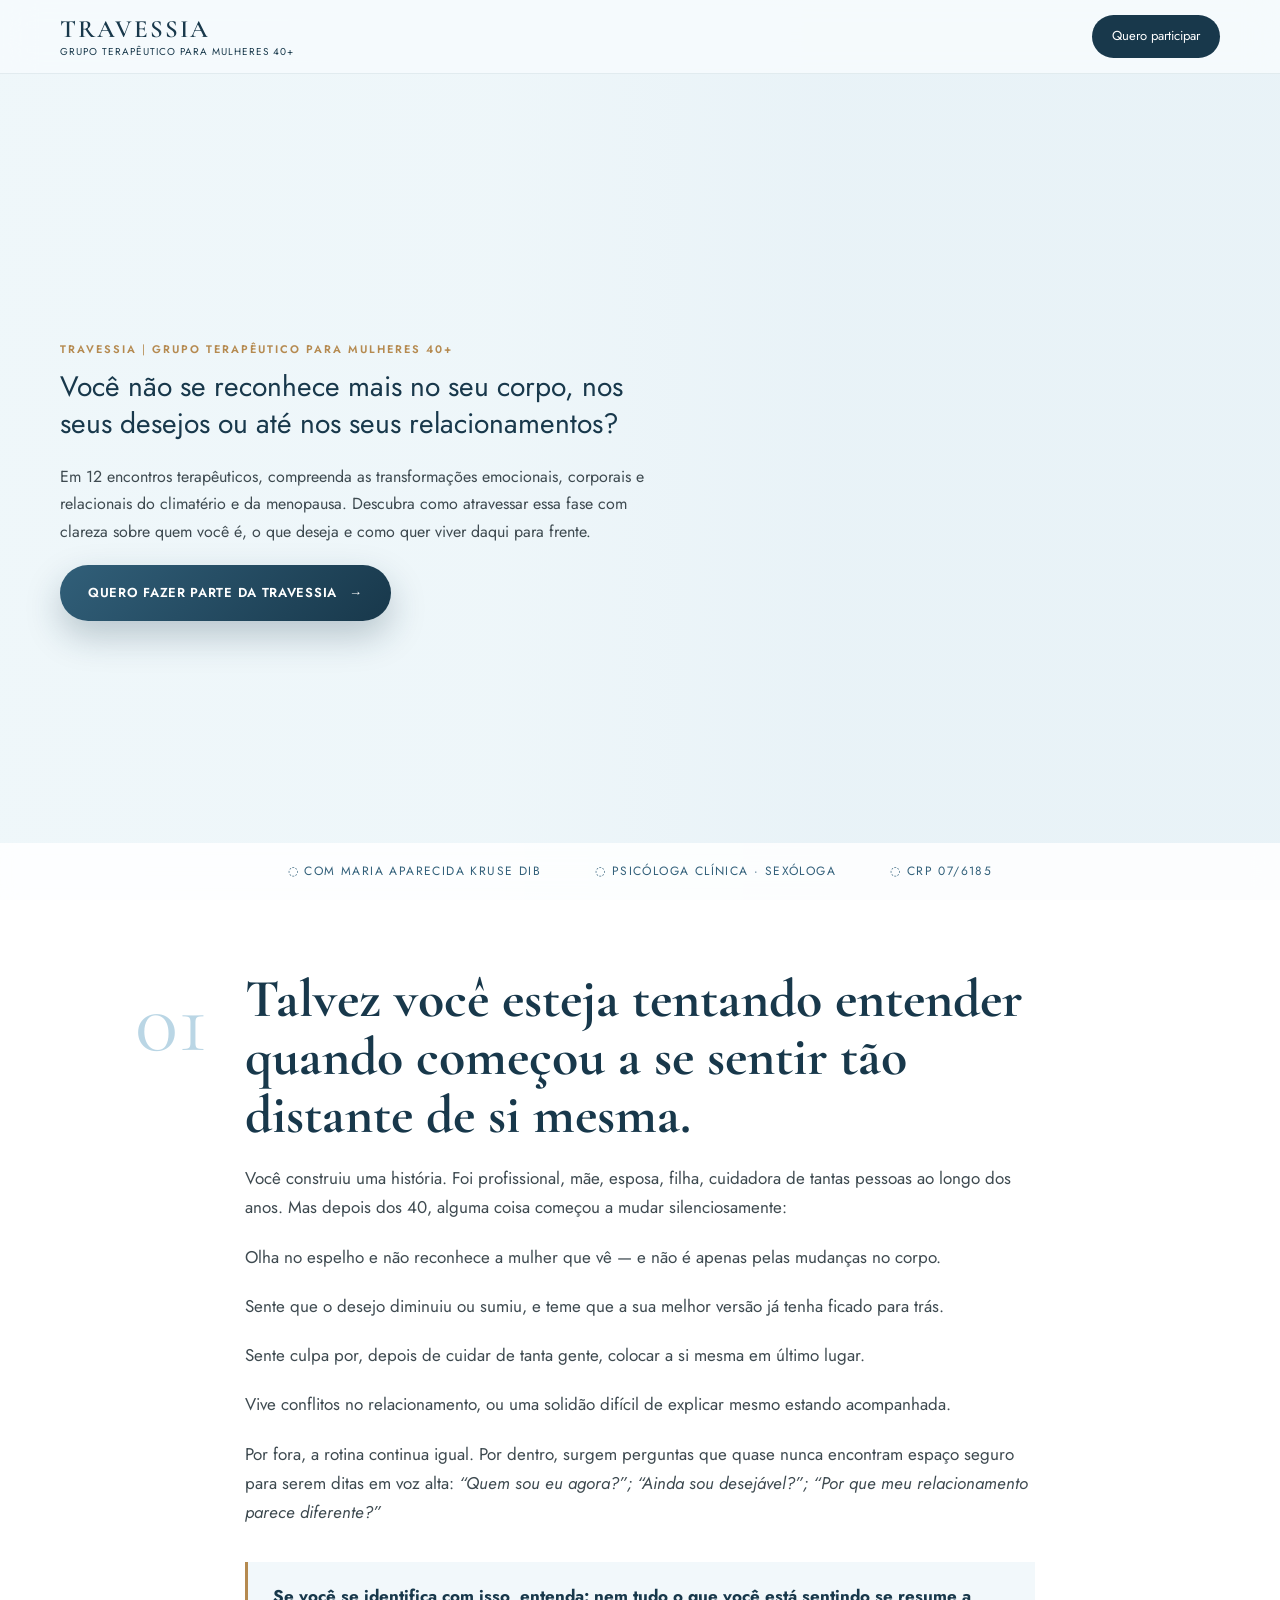
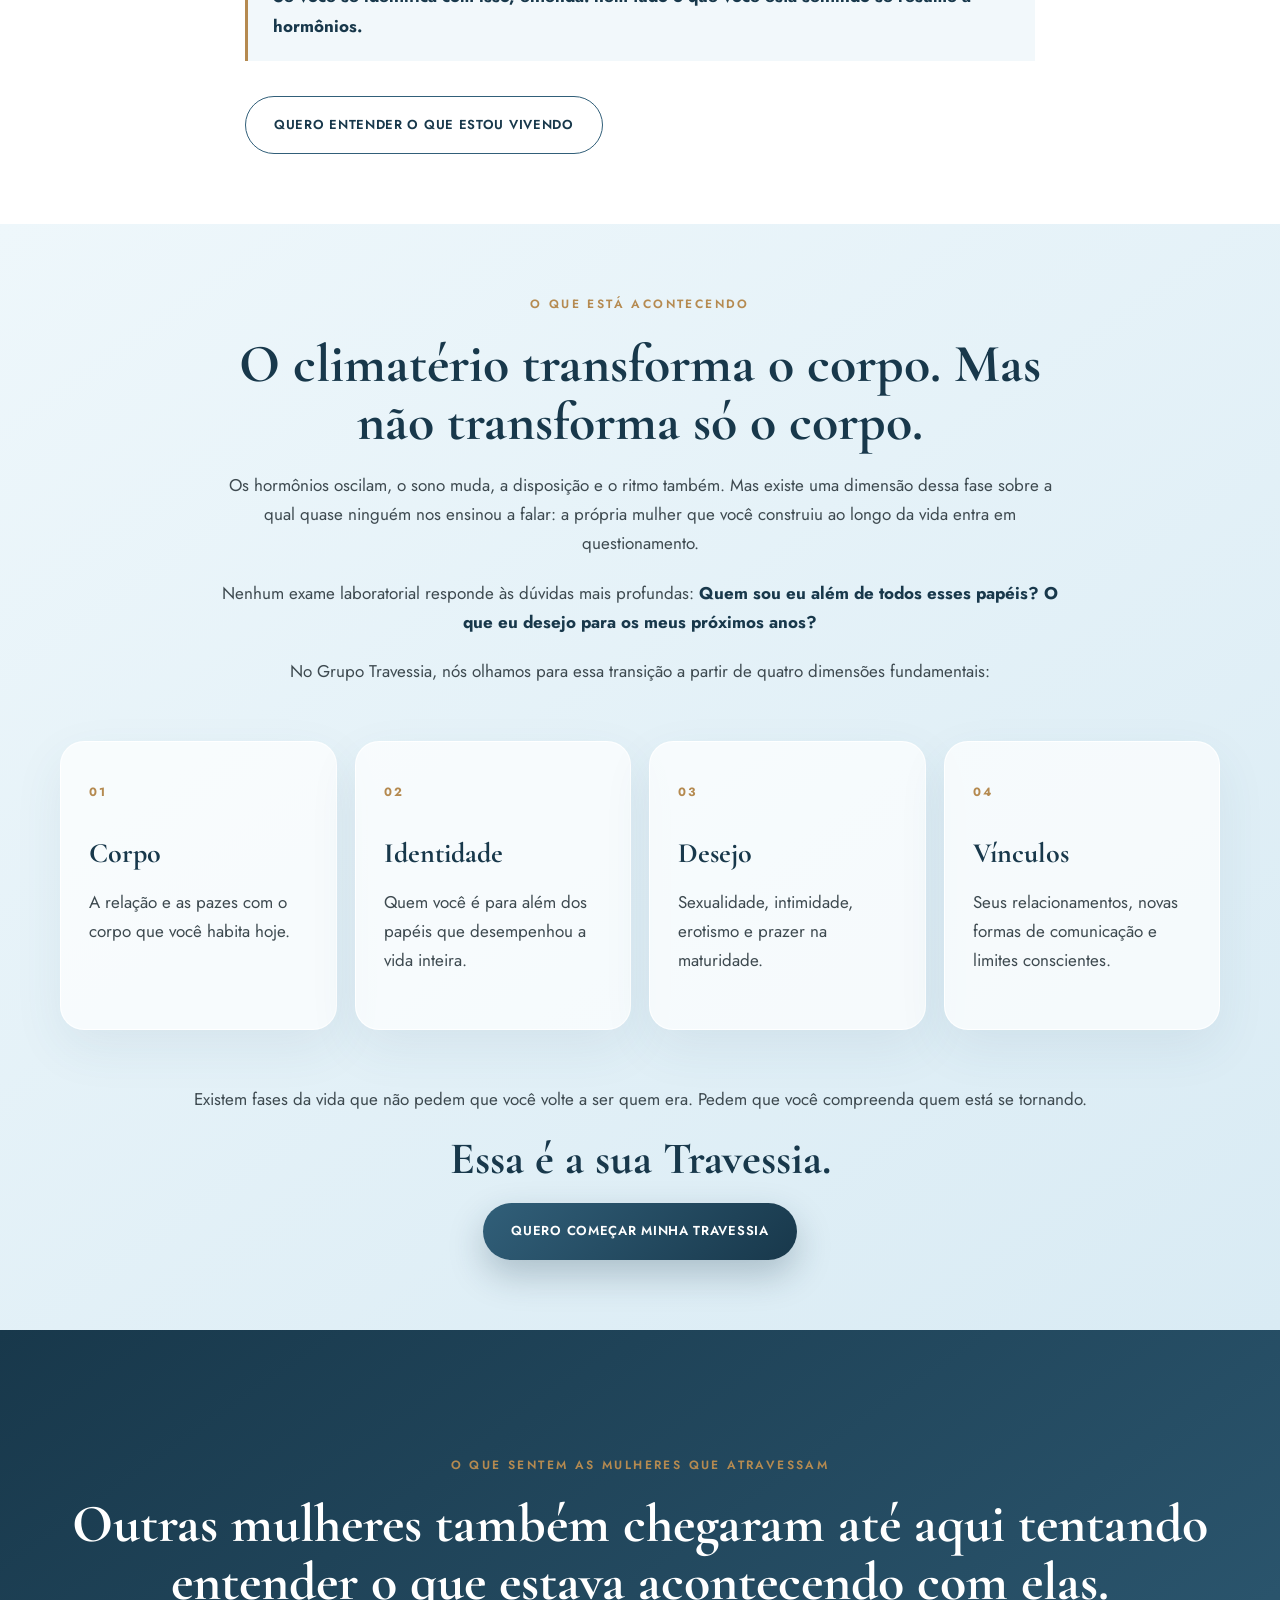
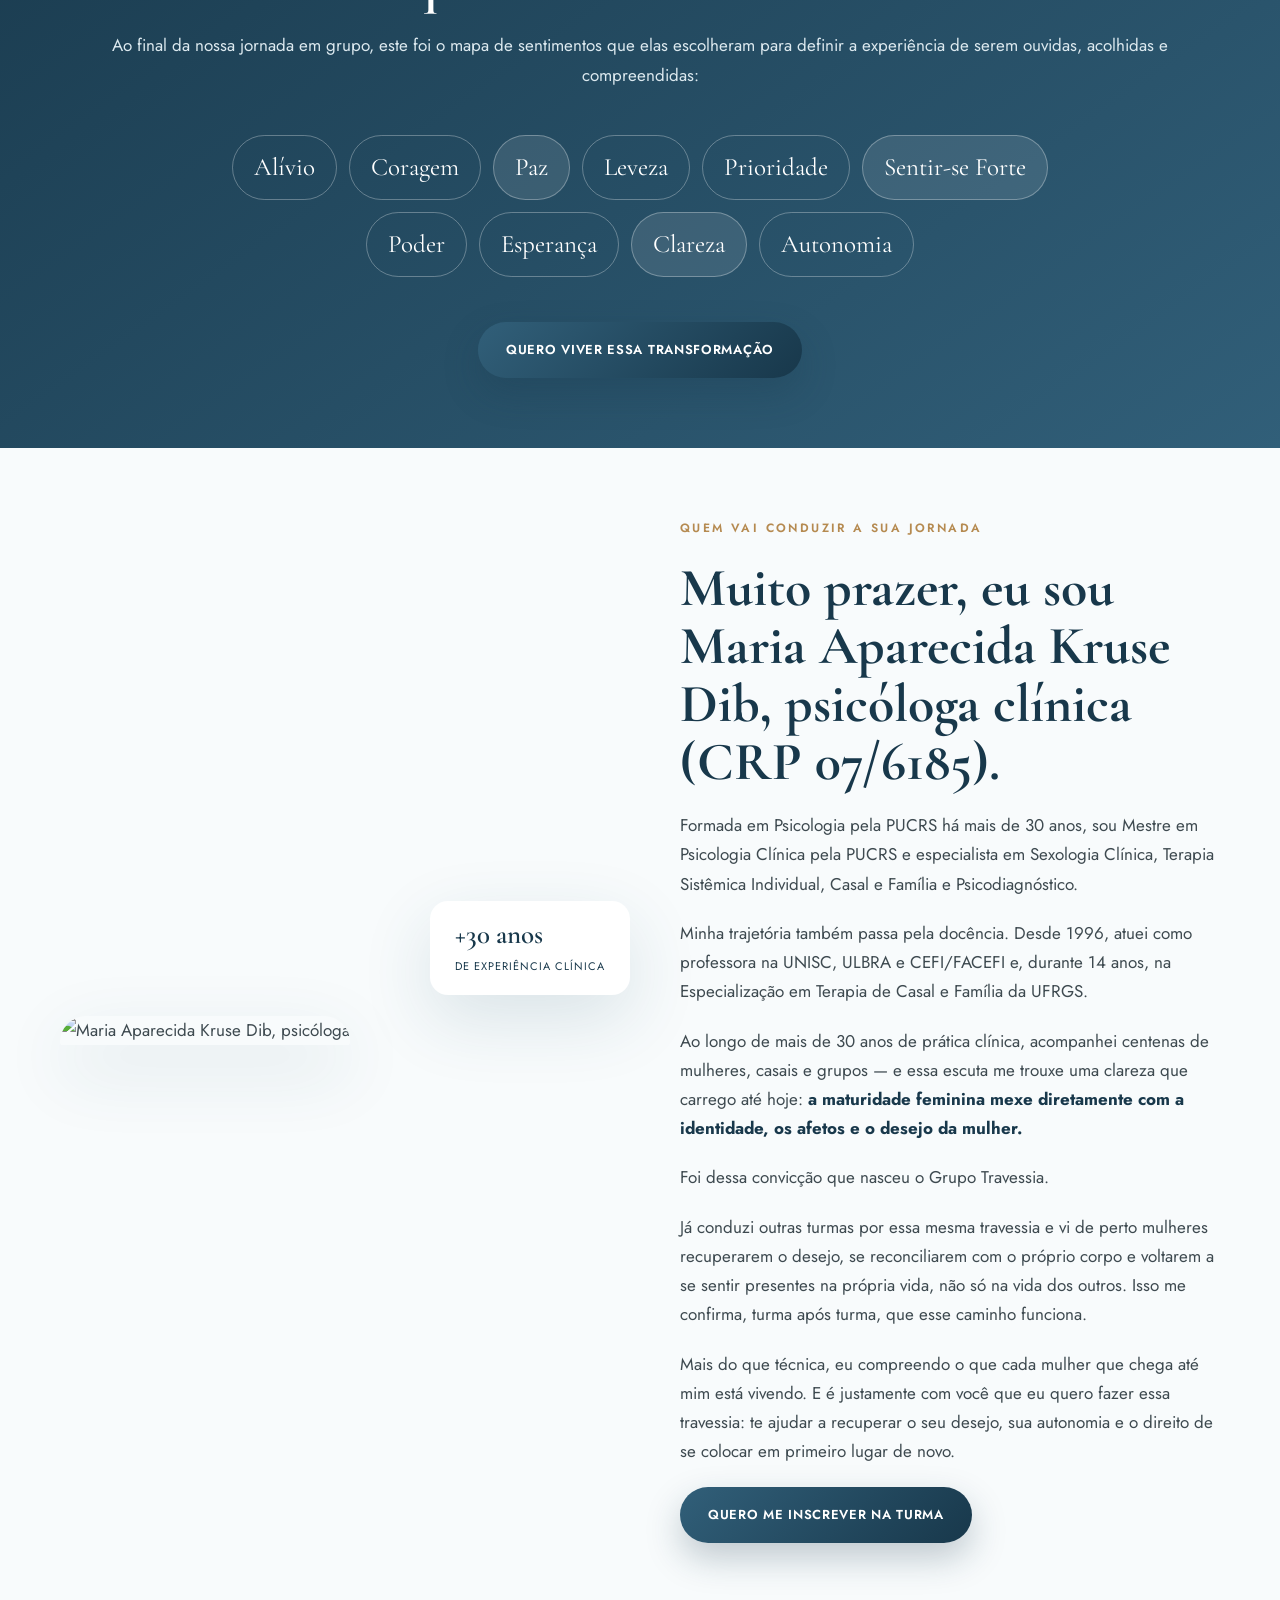
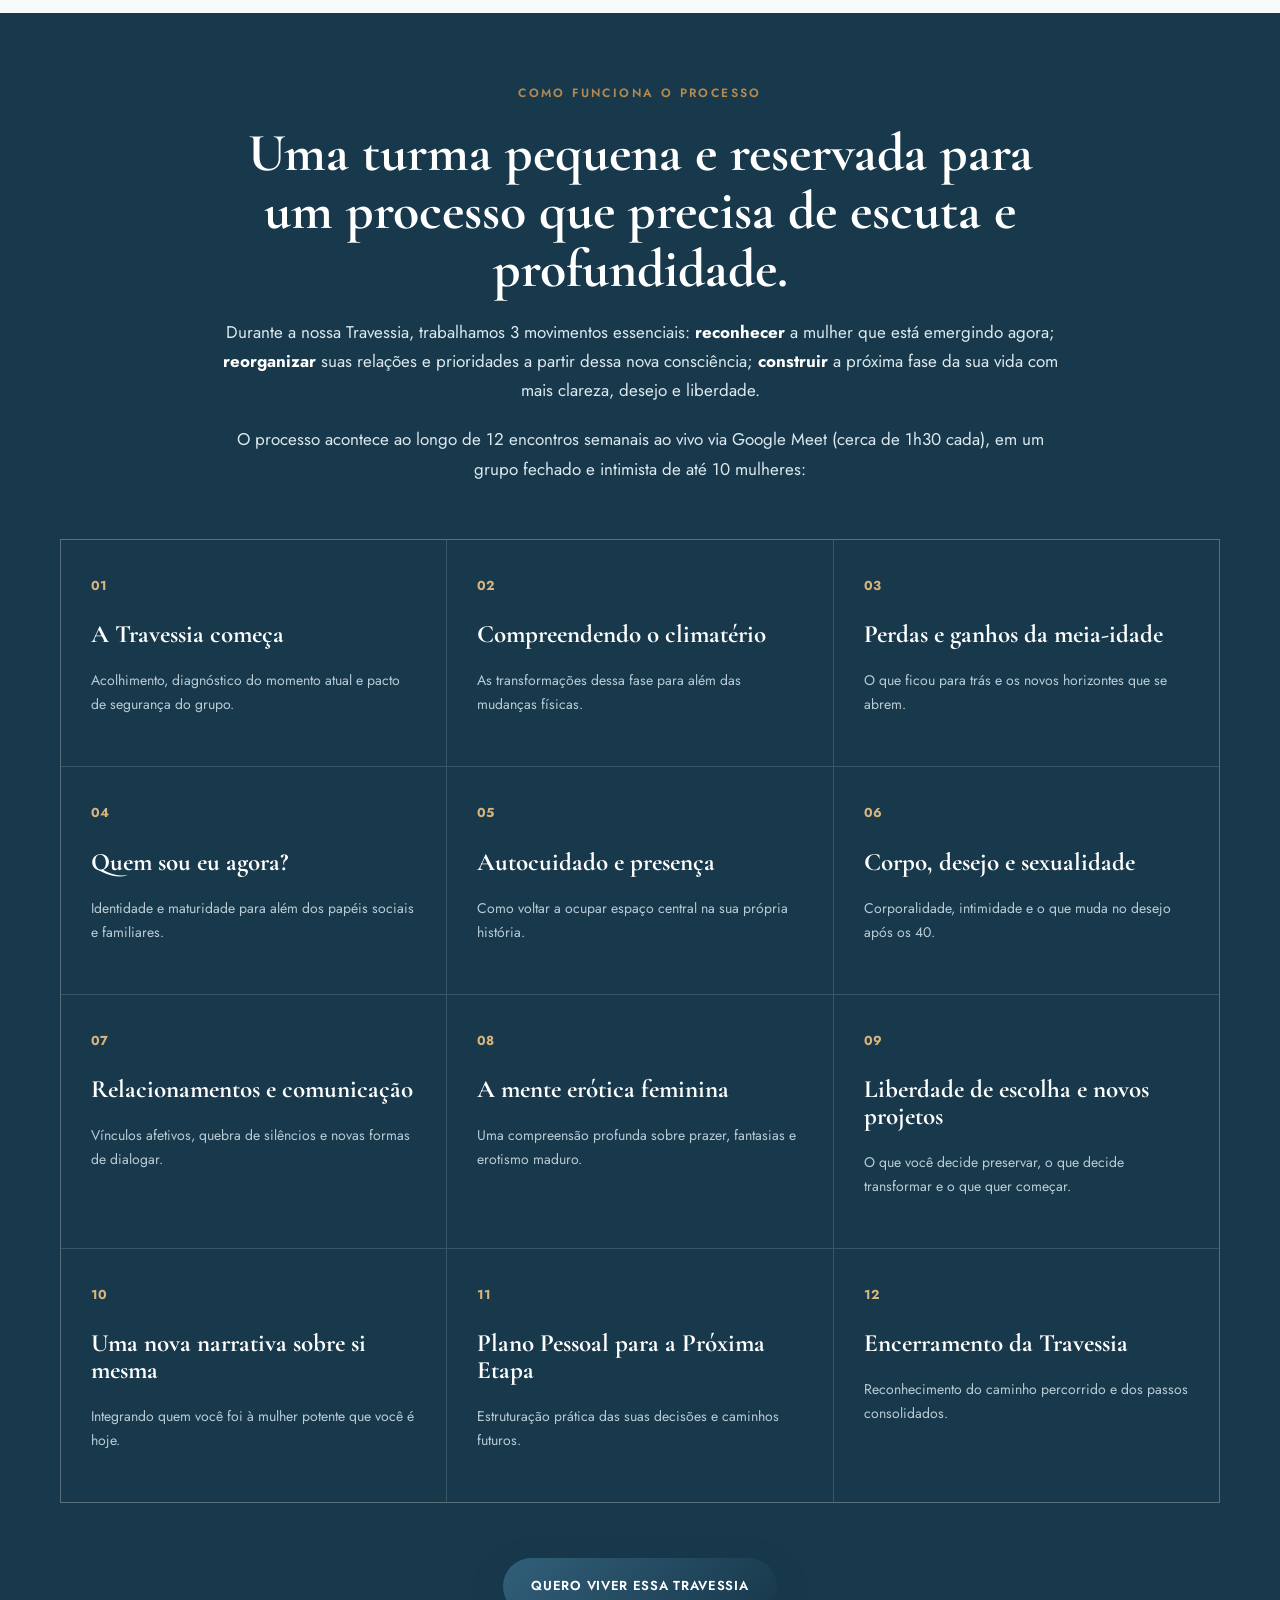
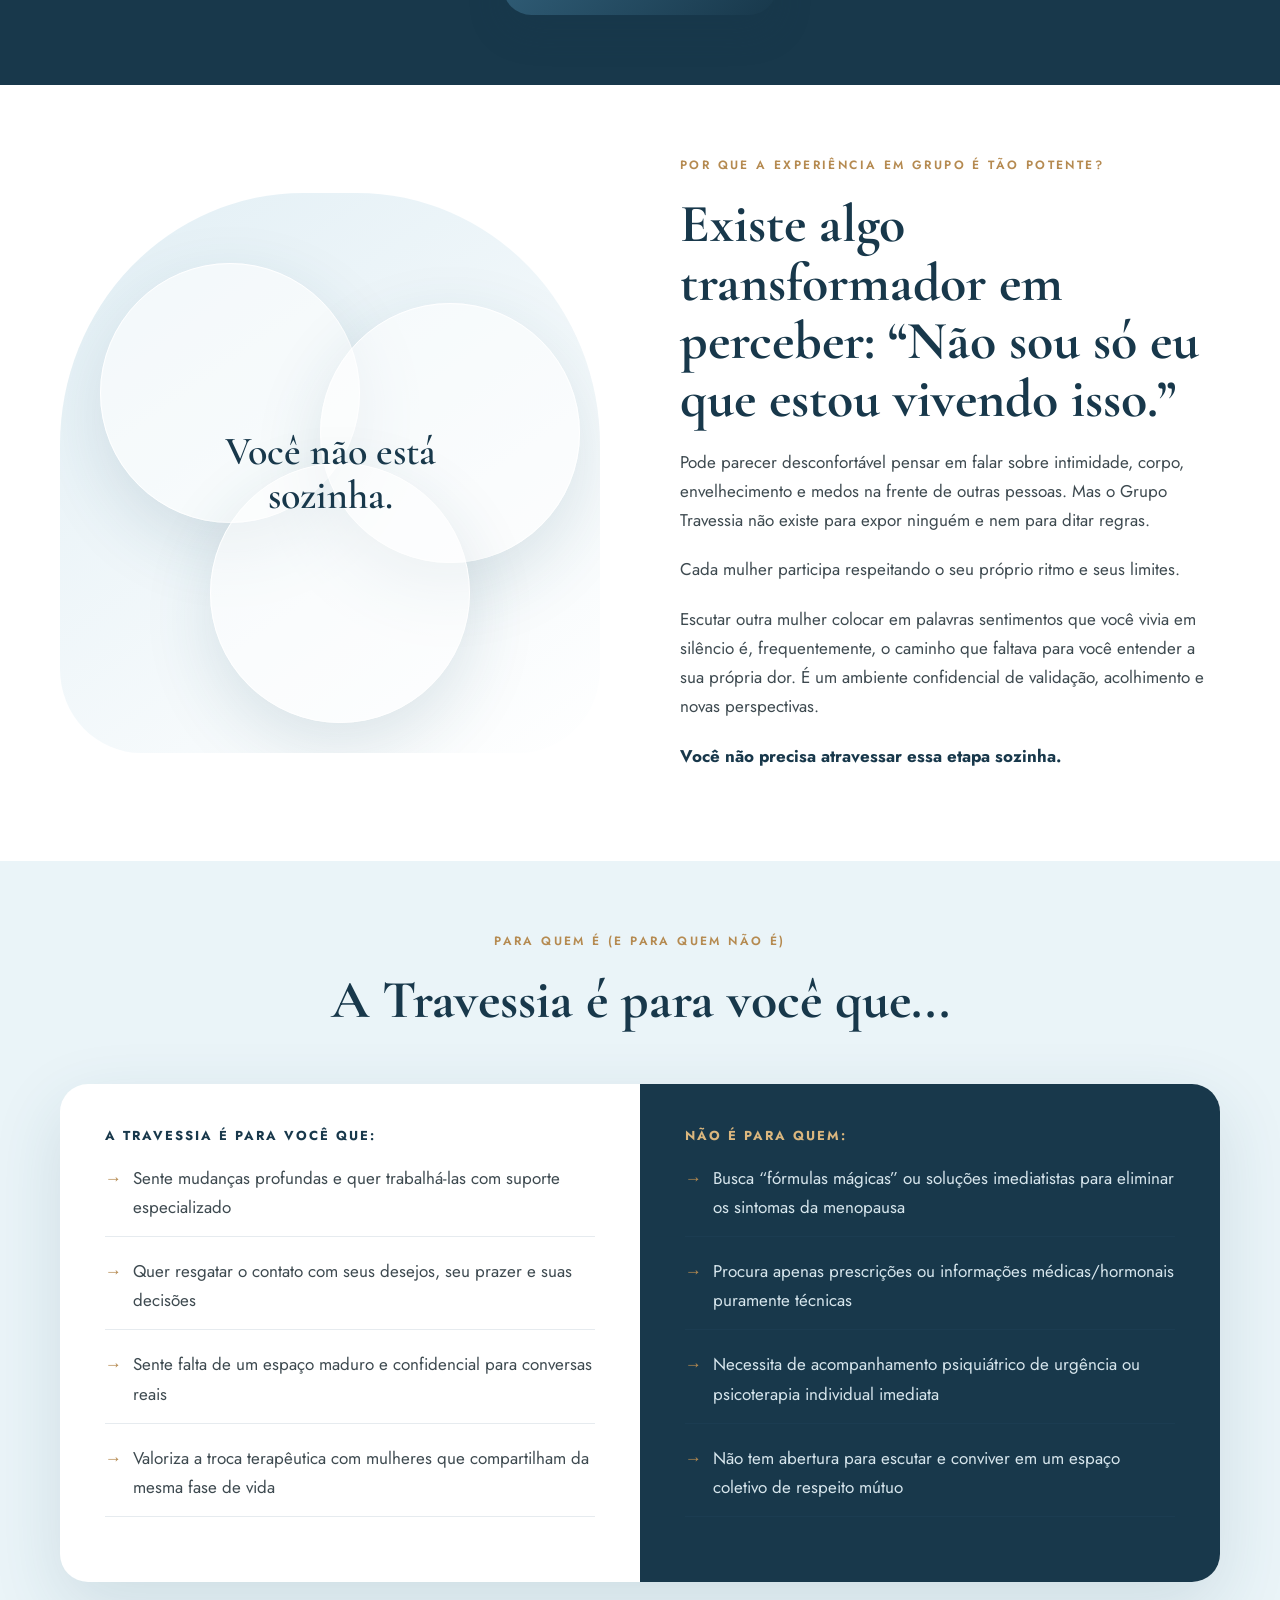
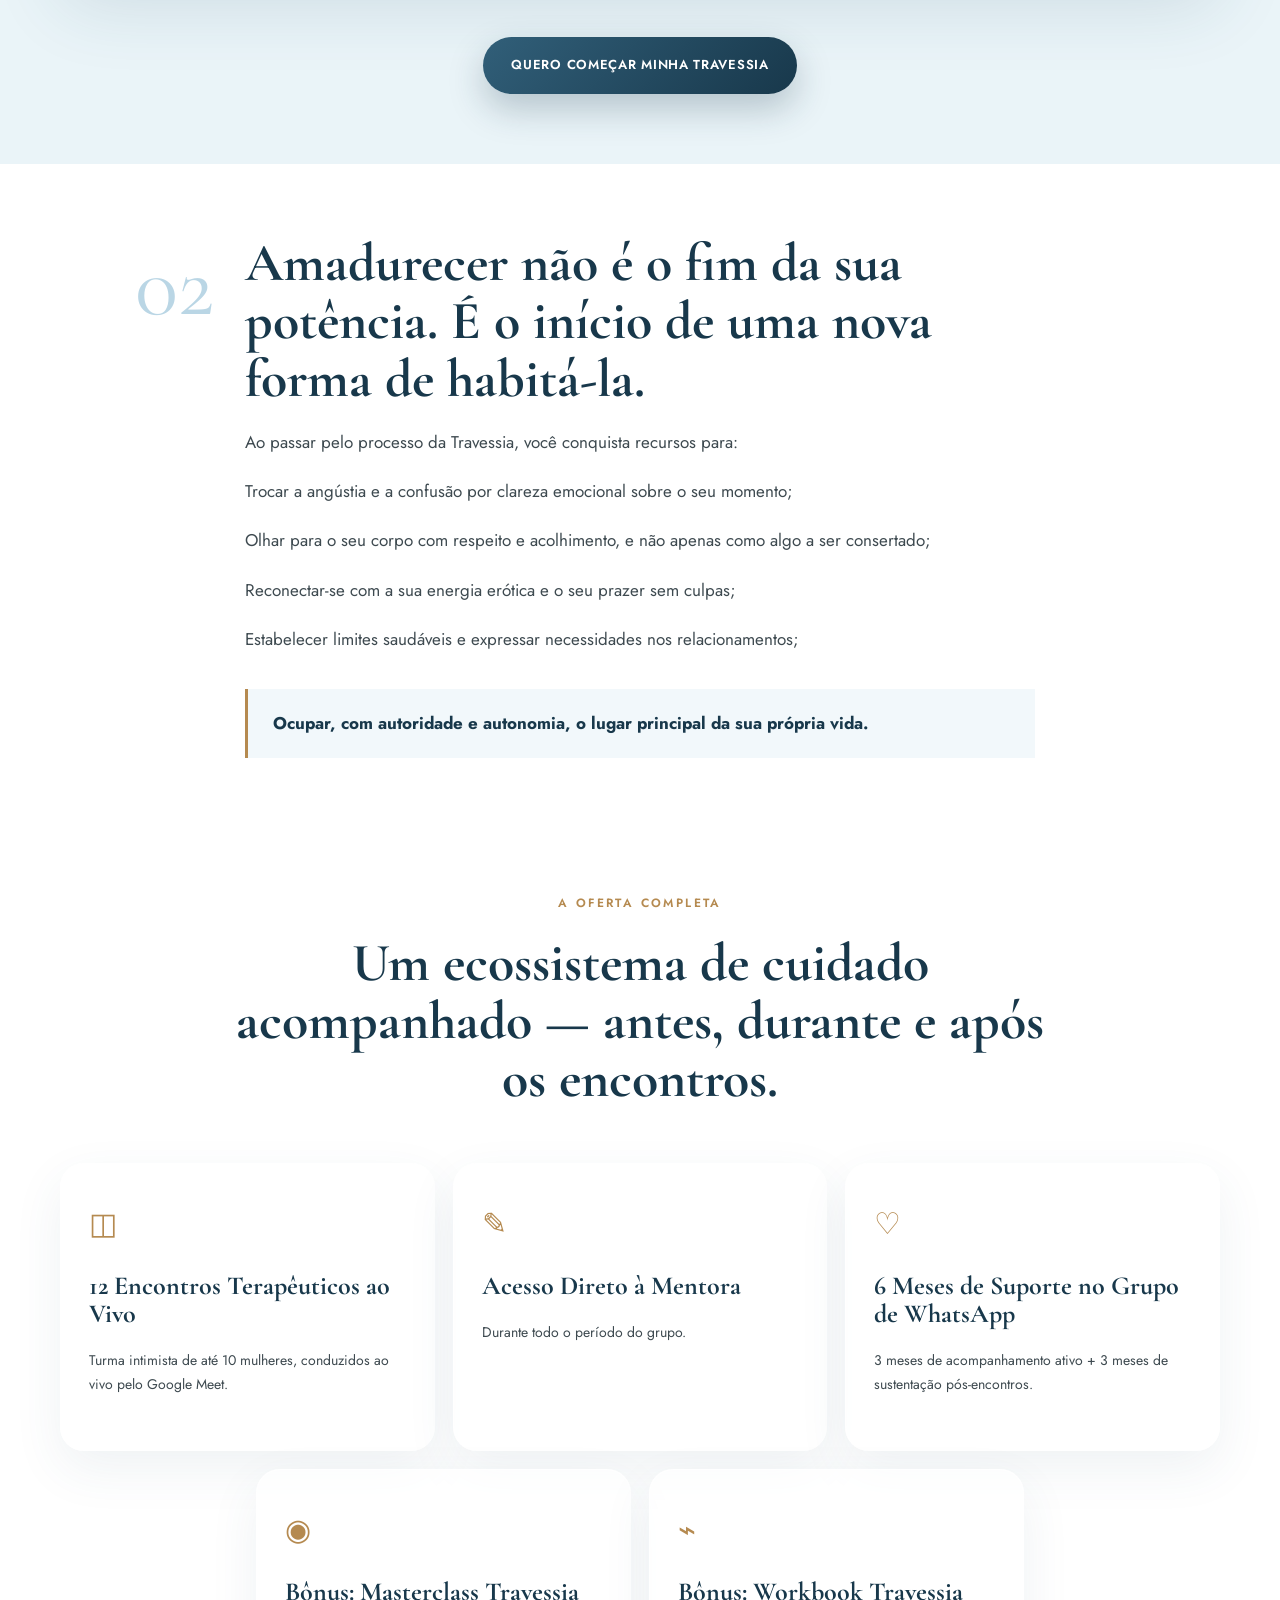
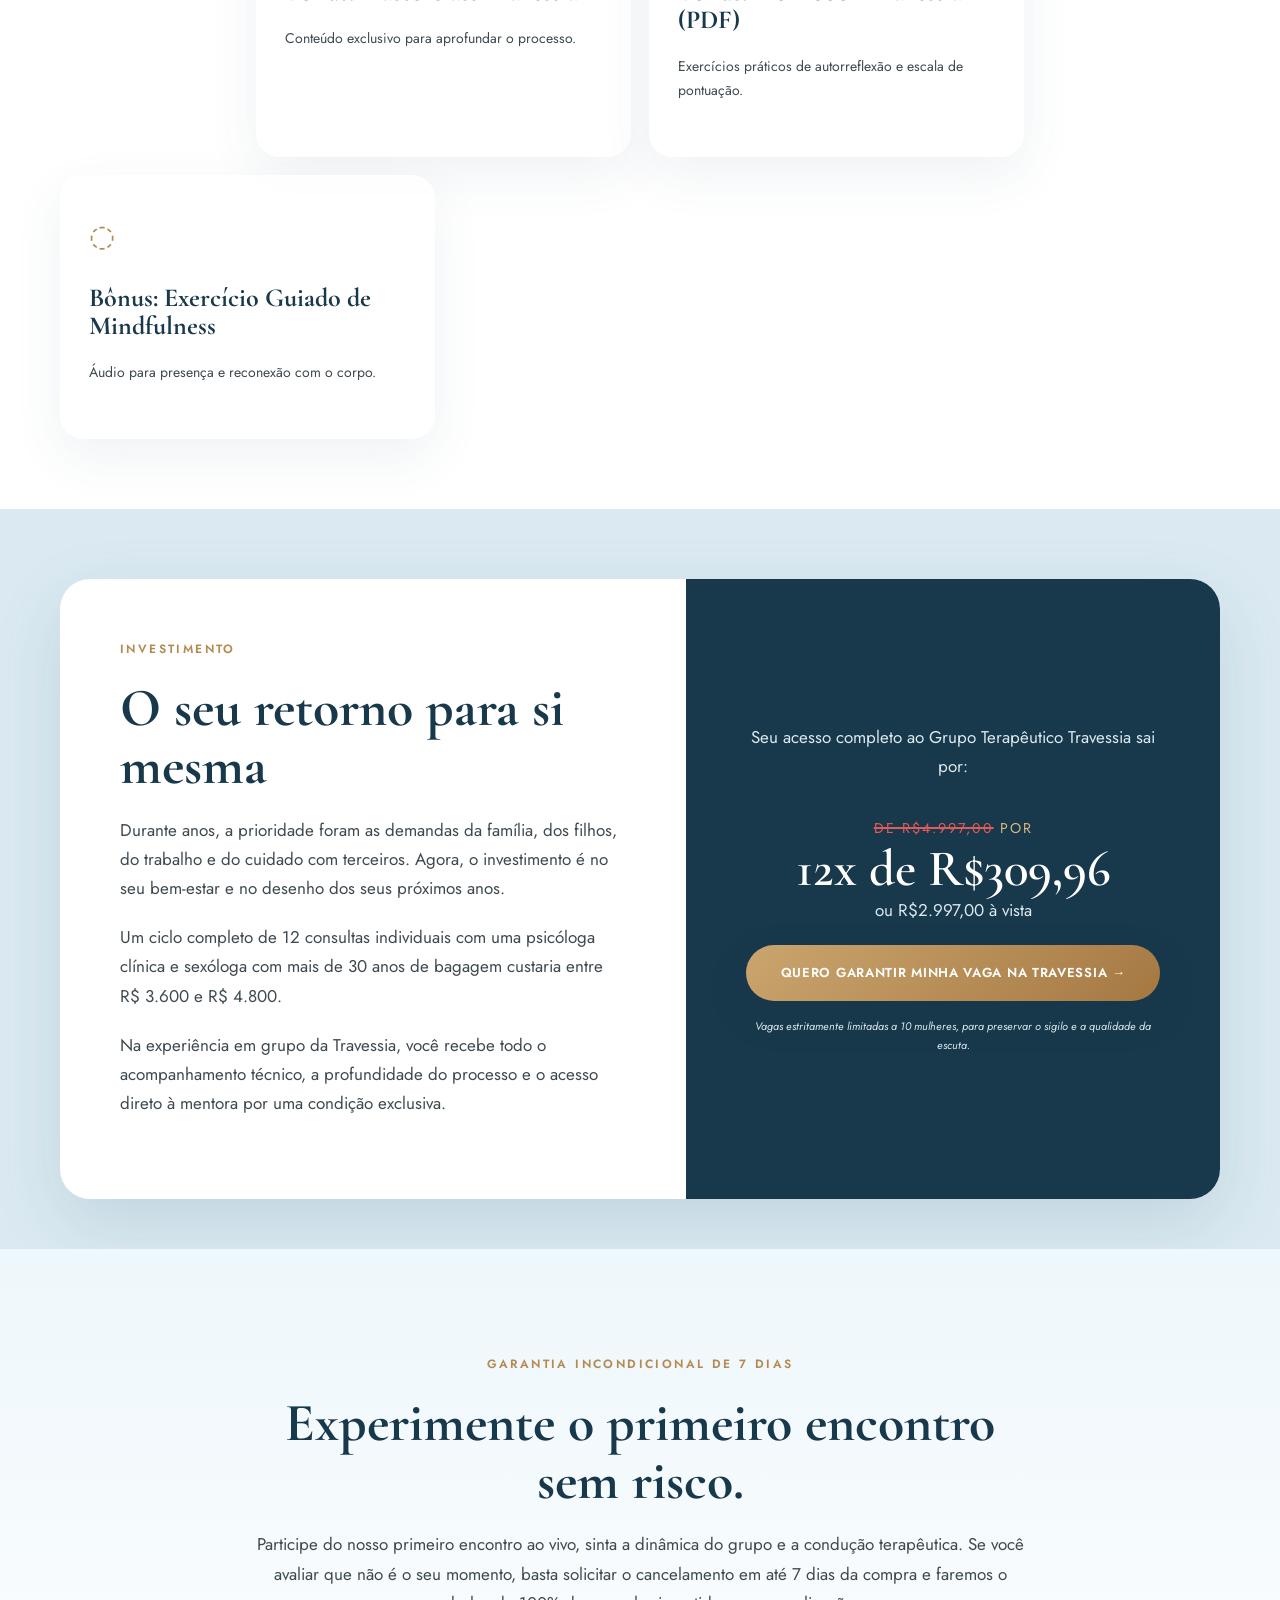
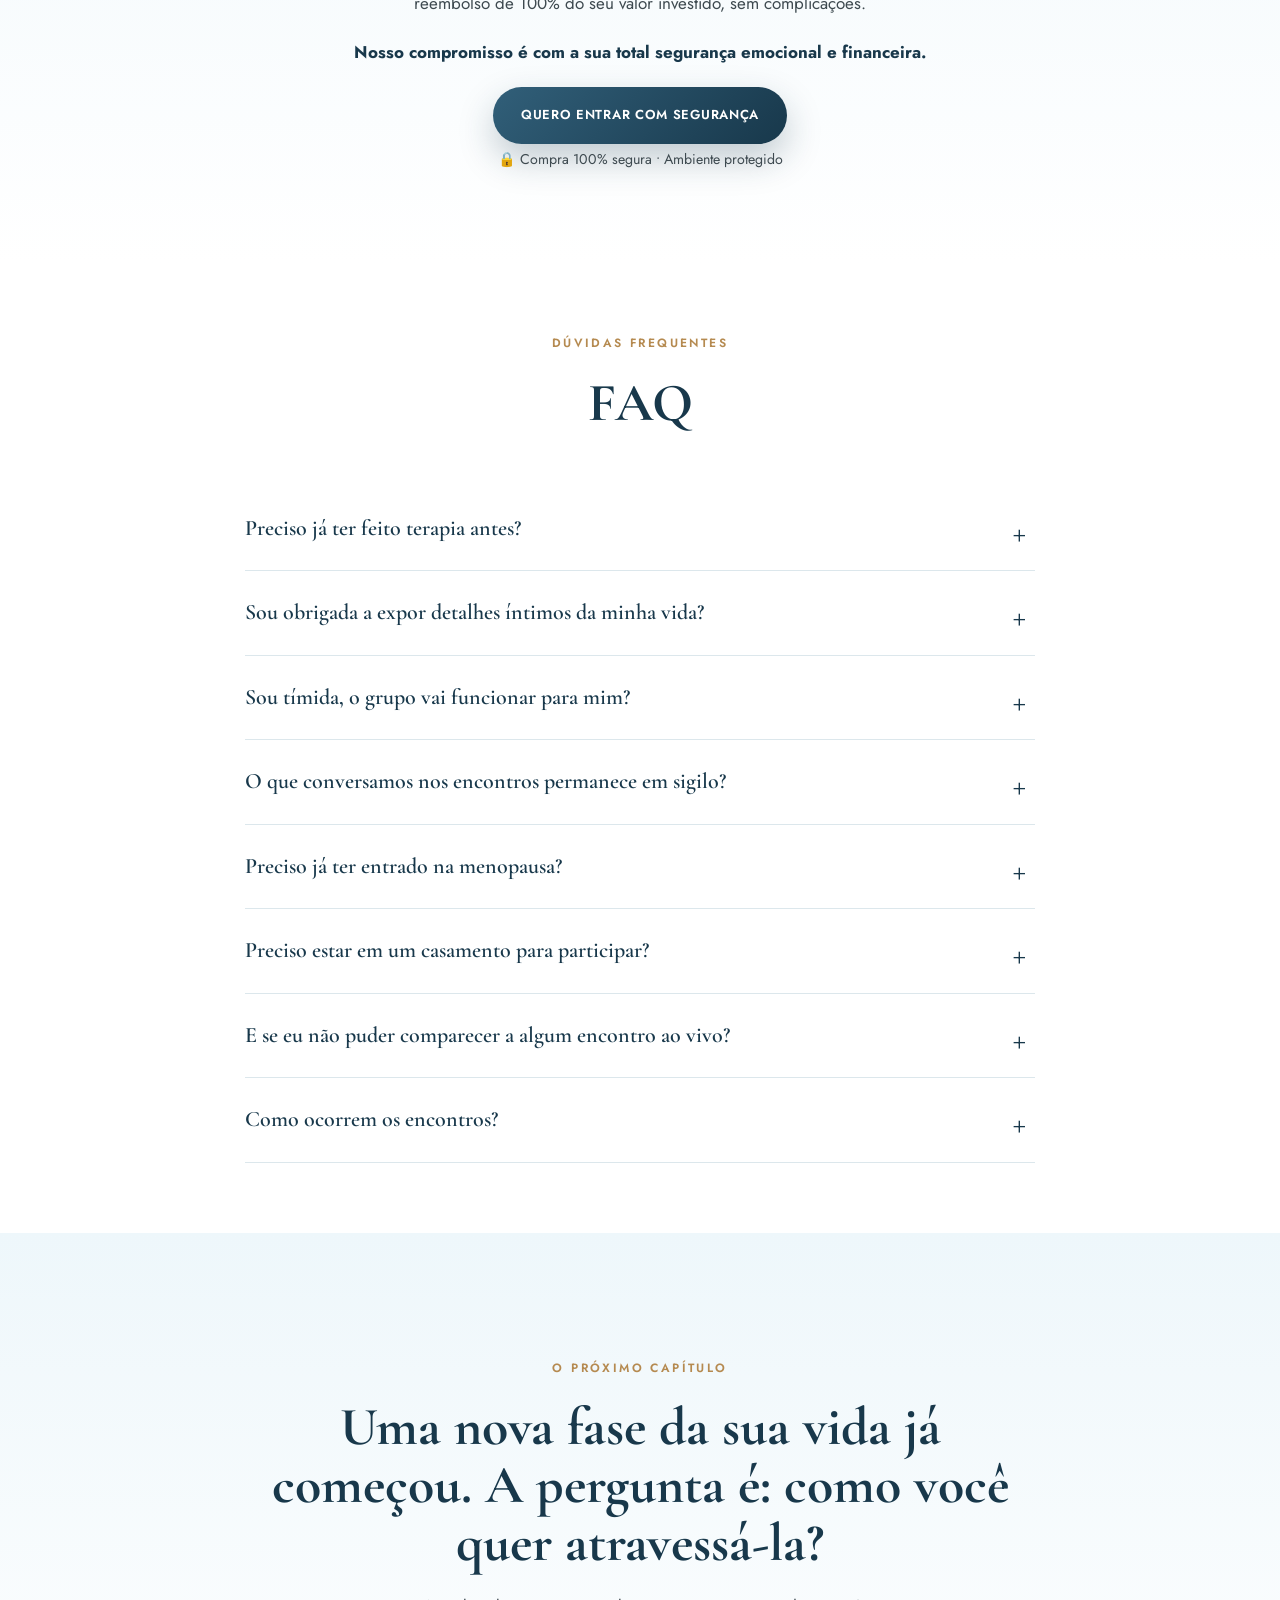
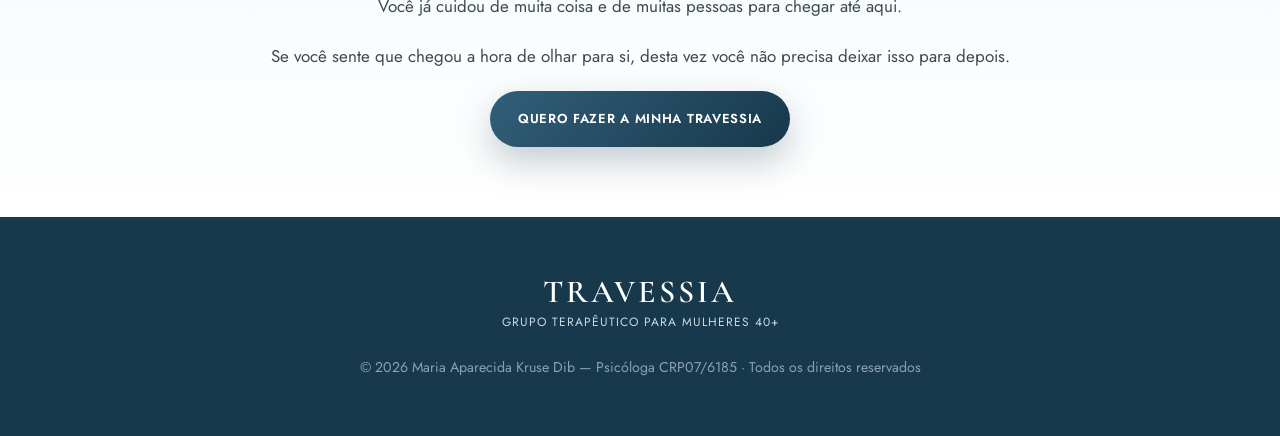
==== index.html @ 89edfe8f "Add files via upload" ====
<!doctype html><html lang="pt-BR"><head>
<meta charset="utf-8"><meta name="viewport" content="width=device-width,initial-scale=1">
<title>Travessia | Grupo Terapêutico para Mulheres 40+</title>
<meta name="description" content="Grupo terapêutico online para mulheres 40+. 12 encontros com Maria Aparecida Kruse Dib para compreender corpo, identidade, desejo e vínculos no climatério e na menopausa.">
<meta name="theme-color" content="#dcecf5"><meta property="og:title" content="Travessia | Grupo Terapêutico para Mulheres 40+"><meta property="og:description" content="Uma travessia acolhida para compreender as mudanças e escolher como viver daqui para frente."><meta property="og:image" content="img/hero-travessia.webp">
<link rel="preconnect" href="https://fonts.googleapis.com"><link rel="preconnect" href="https://fonts.gstatic.com" crossorigin><link href="https://fonts.googleapis.com/css2?family=Cormorant+Garamond:ital,wght@0,500;0,600;1,500&family=Jost:wght@300;400;500;600&display=swap" rel="stylesheet"><link rel="stylesheet" href="styles.css">
<style>.section{padding:70px 0}</style>
</head><body>
<a class="skip" href="#conteudo">Ir para o conteúdo</a>
<header class="nav"><a class="brand" href="#inicio"><span>TRAVESSIA</span><small>Grupo terapêutico para mulheres 40+</small></a><a class="nav-cta" href="#investimento">Quero participar</a></header>
<main id="conteudo">

<section class="hero" id="inicio"><div class="hero-bg"></div><div class="container hero-grid"><div class="hero-copy reveal"><h1 style="font-size:11px;text-transform:uppercase;letter-spacing:2px;font-family:Jost,sans-serif;font-weight:600;color:var(--gold);margin-bottom:14px">TRAVESSIA <i style="font-style:normal">|</i> Grupo Terapêutico para Mulheres 40+</h1><h2>Você não se reconhece mais no seu corpo, nos seus desejos ou até nos seus relacionamentos?</h2><p>Em 12 encontros terapêuticos, compreenda as transformações emocionais, corporais e relacionais do climatério e da menopausa. Descubra como atravessar essa fase com clareza sobre quem você é, o que deseja e como quer viver daqui para frente.</p><a class="btn" href="#investimento">Quero fazer parte da Travessia <span>→</span></a></div></div><div class="trust"><span>◌ Com Maria Aparecida Kruse Dib</span><span>◌ Psicóloga Clínica · Sexóloga</span><span>◌ CRP 07/6185</span></div></section>

<section class="section identify"><div class="container narrow reveal"><span class="num">01</span><h2>Talvez você esteja tentando entender quando começou a se sentir tão distante de si mesma.</h2><p>Você construiu uma história. Foi profissional, mãe, esposa, filha, cuidadora de tantas pessoas ao longo dos anos. Mas depois dos 40, alguma coisa começou a mudar silenciosamente:</p><p>Olha no espelho e não reconhece a mulher que vê — e não é apenas pelas mudanças no corpo.</p><p>Sente que o desejo diminuiu ou sumiu, e teme que a sua melhor versão já tenha ficado para trás.</p><p>Sente culpa por, depois de cuidar de tanta gente, colocar a si mesma em último lugar.</p><p>Vive conflitos no relacionamento, ou uma solidão difícil de explicar mesmo estando acompanhada.</p><p>Por fora, a rotina continua igual. Por dentro, surgem perguntas que quase nunca encontram espaço seguro para serem ditas em voz alta: <em>“Quem sou eu agora?”; “Ainda sou desejável?”; “Por que meu relacionamento parece diferente?”</em></p><p class="callout"><strong>Se você se identifica com isso, entenda: nem tudo o que você está sentindo se resume a hormônios.</strong></p><a class="btn outline" href="#investimento">Quero entender o que estou vivendo</a></div></section>

<section class="section dimensions"><div class="container"><div class="section-head reveal"><span class="eyebrow">O que está acontecendo</span><h2>O climatério transforma o corpo. Mas não transforma só o corpo.</h2><p>Os hormônios oscilam, o sono muda, a disposição e o ritmo também. Mas existe uma dimensão dessa fase sobre a qual quase ninguém nos ensinou a falar: a própria mulher que você construiu ao longo da vida entra em questionamento.</p><p>Nenhum exame laboratorial responde às dúvidas mais profundas: <strong>Quem sou eu além de todos esses papéis? O que eu desejo para os meus próximos anos?</strong></p><p>No Grupo Travessia, nós olhamos para essa transição a partir de quatro dimensões fundamentais:</p></div><div class="cards four"><article><b>01</b><h3>Corpo</h3><p>A relação e as pazes com o corpo que você habita hoje.</p></article><article><b>02</b><h3>Identidade</h3><p>Quem você é para além dos papéis que desempenhou a vida inteira.</p></article><article><b>03</b><h3>Desejo</h3><p>Sexualidade, intimidade, erotismo e prazer na maturidade.</p></article><article><b>04</b><h3>Vínculos</h3><p>Seus relacionamentos, novas formas de comunicação e limites conscientes.</p></article></div><div class="center reveal"><p>Existem fases da vida que não pedem que você volte a ser quem era. Pedem que você compreenda quem está se tornando.</p><h3 class="serif">Essa é a sua Travessia.</h3><a class="btn" href="#investimento">Quero começar minha Travessia</a></div></div></section>

<section class="section social"><div class="container center"><span class="eyebrow">O que sentem as mulheres que atravessam</span><h2>Outras mulheres também chegaram até aqui tentando entender o que estava acontecendo com elas.</h2><p>Ao final da nossa jornada em grupo, este foi o mapa de sentimentos que elas escolheram para definir a experiência de serem ouvidas, acolhidas e compreendidas:</p><div class="word-cloud"><span>Alívio</span><span>Coragem</span><span>Paz</span><span>Leveza</span><span>Prioridade</span><span>Sentir-se Forte</span><span>Poder</span><span>Esperança</span><span>Clareza</span><span>Autonomia</span></div><a class="btn" href="#investimento">Quero viver essa transformação</a></div></section>

<section class="section about"><div class="container split"><div class="portrait-wrap reveal"><img src="img/aparecida.webp" alt="Maria Aparecida Kruse Dib, psicóloga" loading="lazy" width="1365" height="2048"><div class="credential">+30 anos<br><small>de experiência clínica</small></div></div><div class="reveal"><span class="eyebrow">Quem vai conduzir a sua jornada</span><h2>Muito prazer, eu sou Maria Aparecida Kruse Dib, psicóloga clínica (CRP 07/6185).</h2><p>Formada em Psicologia pela PUCRS há mais de 30 anos, sou Mestre em Psicologia Clínica pela PUCRS e especialista em Sexologia Clínica, Terapia Sistêmica Individual, Casal e Família e Psicodiagnóstico.</p><p>Minha trajetória também passa pela docência. Desde 1996, atuei como professora na UNISC, ULBRA e CEFI/FACEFI e, durante 14 anos, na Especialização em Terapia de Casal e Família da UFRGS.</p><p>Ao longo de mais de 30 anos de prática clínica, acompanhei centenas de mulheres, casais e grupos — e essa escuta me trouxe uma clareza que carrego até hoje: <strong>a maturidade feminina mexe diretamente com a identidade, os afetos e o desejo da mulher.</strong></p><p>Foi dessa convicção que nasceu o Grupo Travessia.</p><p>Já conduzi outras turmas por essa mesma travessia e vi de perto mulheres recuperarem o desejo, se reconciliarem com o próprio corpo e voltarem a se sentir presentes na própria vida, não só na vida dos outros. Isso me confirma, turma após turma, que esse caminho funciona.</p><p>Mais do que técnica, eu compreendo o que cada mulher que chega até mim está vivendo. E é justamente com você que eu quero fazer essa travessia: te ajudar a recuperar o seu desejo, sua autonomia e o direito de se colocar em primeiro lugar de novo.</p><a class="btn" href="#investimento">Quero me inscrever na turma</a></div></div></section>

<section class="section process"><div class="container"><div class="section-head reveal"><span class="eyebrow">Como funciona o processo</span><h2>Uma turma pequena e reservada para um processo que precisa de escuta e profundidade.</h2><p>Durante a nossa Travessia, trabalhamos 3 movimentos essenciais: <strong>reconhecer</strong> a mulher que está emergindo agora; <strong>reorganizar</strong> suas relações e prioridades a partir dessa nova consciência; <strong>construir</strong> a próxima fase da sua vida com mais clareza, desejo e liberdade.</p><p>O processo acontece ao longo de 12 encontros semanais ao vivo via Google Meet (cerca de 1h30 cada), em um grupo fechado e intimista de até 10 mulheres:</p></div><div class="timeline">
<article><b>01</b><h3>A Travessia começa</h3><p>Acolhimento, diagnóstico do momento atual e pacto de segurança do grupo.</p></article><article><b>02</b><h3>Compreendendo o climatério</h3><p>As transformações dessa fase para além das mudanças físicas.</p></article><article><b>03</b><h3>Perdas e ganhos da meia-idade</h3><p>O que ficou para trás e os novos horizontes que se abrem.</p></article><article><b>04</b><h3>Quem sou eu agora?</h3><p>Identidade e maturidade para além dos papéis sociais e familiares.</p></article><article><b>05</b><h3>Autocuidado e presença</h3><p>Como voltar a ocupar espaço central na sua própria história.</p></article><article><b>06</b><h3>Corpo, desejo e sexualidade</h3><p>Corporalidade, intimidade e o que muda no desejo após os 40.</p></article><article><b>07</b><h3>Relacionamentos e comunicação</h3><p>Vínculos afetivos, quebra de silêncios e novas formas de dialogar.</p></article><article><b>08</b><h3>A mente erótica feminina</h3><p>Uma compreensão profunda sobre prazer, fantasias e erotismo maduro.</p></article><article><b>09</b><h3>Liberdade de escolha e novos projetos</h3><p>O que você decide preservar, o que decide transformar e o que quer começar.</p></article><article><b>10</b><h3>Uma nova narrativa sobre si mesma</h3><p>Integrando quem você foi à mulher potente que você é hoje.</p></article><article><b>11</b><h3>Plano Pessoal para a Próxima Etapa</h3><p>Estruturação prática das suas decisões e caminhos futuros.</p></article><article><b>12</b><h3>Encerramento da Travessia</h3><p>Reconhecimento do caminho percorrido e dos passos consolidados.</p></article></div><div class="center"><a class="btn" href="#investimento">Quero viver essa Travessia</a></div></div></section>

<section class="section group"><div class="container split"><div class="group-visual reveal"><div class="circle c1"></div><div class="circle c2"></div><div class="circle c3"></div><span>Você não está sozinha.</span></div><div class="reveal"><span class="eyebrow">Por que a experiência em grupo é tão potente?</span><h2>Existe algo transformador em perceber: “Não sou só eu que estou vivendo isso.”</h2><p>Pode parecer desconfortável pensar em falar sobre intimidade, corpo, envelhecimento e medos na frente de outras pessoas. Mas o Grupo Travessia não existe para expor ninguém e nem para ditar regras.</p><p>Cada mulher participa respeitando o seu próprio ritmo e seus limites.</p><p>Escutar outra mulher colocar em palavras sentimentos que você vivia em silêncio é, frequentemente, o caminho que faltava para você entender a sua própria dor. É um ambiente confidencial de validação, acolhimento e novas perspectivas.</p><p><strong>Você não precisa atravessar essa etapa sozinha.</strong></p></div></div></section>

<section class="section transformation"><div class="container"><div class="section-head reveal"><span class="eyebrow">Para quem é (e para quem não é)</span><h2>A Travessia é para você que...</h2></div><div class="compare"><div><h3>A Travessia é para você que:</h3><p>Sente mudanças profundas e quer trabalhá-las com suporte especializado</p><p>Quer resgatar o contato com seus desejos, seu prazer e suas decisões</p><p>Sente falta de um espaço maduro e confidencial para conversas reais</p><p>Valoriza a troca terapêutica com mulheres que compartilham da mesma fase de vida</p></div><div><h3>NÃO é para quem:</h3><p>Busca “fórmulas mágicas” ou soluções imediatistas para eliminar os sintomas da menopausa</p><p>Procura apenas prescrições ou informações médicas/hormonais puramente técnicas</p><p>Necessita de acompanhamento psiquiátrico de urgência ou psicoterapia individual imediata</p><p>Não tem abertura para escutar e conviver em um espaço coletivo de respeito mútuo</p></div></div><div class="center narrow reveal"><a class="btn" href="#investimento">Quero começar minha Travessia</a></div></div></section>

<section class="section identify" style="padding-bottom:50px"><div class="container narrow reveal"><span class="num">02</span><h2>Amadurecer não é o fim da sua potência. É o início de uma nova forma de habitá-la.</h2><p>Ao passar pelo processo da Travessia, você conquista recursos para:</p><p>Trocar a angústia e a confusão por clareza emocional sobre o seu momento;</p><p>Olhar para o seu corpo com respeito e acolhimento, e não apenas como algo a ser consertado;</p><p>Reconectar-se com a sua energia erótica e o seu prazer sem culpas;</p><p>Estabelecer limites saudáveis e expressar necessidades nos relacionamentos;</p><p class="callout"><strong>Ocupar, com autoridade e autonomia, o lugar principal da sua própria vida.</strong></p></div></section>

<section class="section function" style="padding-top:50px"><div class="container"><div class="section-head reveal"><span class="eyebrow">A oferta completa</span><h2>Um ecossistema de cuidado acompanhado — antes, durante e após os encontros.</h2></div><div class="features"><article><span>◫</span><h3>12 Encontros Terapêuticos ao Vivo</h3><p>Turma intimista de até 10 mulheres, conduzidos ao vivo pelo Google Meet.</p></article><article><span>✎</span><h3>Acesso Direto à Mentora</h3><p>Durante todo o período do grupo.</p></article><article><span>♡</span><h3>6 Meses de Suporte no Grupo de WhatsApp</h3><p>3 meses de acompanhamento ativo + 3 meses de sustentação pós-encontros.</p></article><article><span>◉</span><h3>Bônus: Masterclass Travessia</h3><p>Conteúdo exclusivo para aprofundar o processo.</p></article><article><span>⌁</span><h3>Bônus: Workbook Travessia (PDF)</h3><p>Exercícios práticos de autorreflexão e escala de pontuação.</p></article><article><span>◌</span><h3>Bônus: Exercício Guiado de Mindfulness</h3><p>Áudio para presença e reconexão com o corpo.</p></article></div></div></section>

<section class="section offer" id="investimento" style="padding-bottom:50px"><div class="container"><div class="offer-card"><div><span class="eyebrow">Investimento</span><h2>O seu retorno para si mesma</h2><p>Durante anos, a prioridade foram as demandas da família, dos filhos, do trabalho e do cuidado com terceiros. Agora, o investimento é no seu bem-estar e no desenho dos seus próximos anos.</p><p>Um ciclo completo de 12 consultas individuais com uma psicóloga clínica e sexóloga com mais de 30 anos de bagagem custaria entre R$ 3.600 e R$ 4.800.</p><p>Na experiência em grupo da Travessia, você recebe todo o acompanhamento técnico, a profundidade do processo e o acesso direto à mentora por uma condição exclusiva.</p></div><div class="price"><span>Seu acesso completo ao Grupo Terapêutico Travessia sai por:</span><small><s style="color:#e05a5a;text-decoration-thickness:2px">De R$4.997,00</s> por</small><strong>12x de R$309,96</strong><p>ou R$2.997,00 à vista</p><a class="btn gold" href="https://pay.kiwify.com.br/qllzUO8" target="_blank" rel="noopener">Quero garantir minha vaga na Travessia →</a><em>Vagas estritamente limitadas a 10 mulheres, para preservar o sigilo e a qualidade da escuta.</em></div></div></div></section>

<section class="section closing" style="padding-top:50px"><div class="container narrow center reveal"><span class="eyebrow">Garantia incondicional de 7 dias</span><h2>Experimente o primeiro encontro sem risco.</h2><p>Participe do nosso primeiro encontro ao vivo, sinta a dinâmica do grupo e a condução terapêutica. Se você avaliar que não é o seu momento, basta solicitar o cancelamento em até 7 dias da compra e faremos o reembolso de 100% do seu valor investido, sem complicações.</p><p><strong>Nosso compromisso é com a sua total segurança emocional e financeira.</strong></p><a class="btn" href="#investimento">Quero entrar com segurança</a><p><small>🔒 Compra 100% segura • Ambiente protegido</small></p></div></section>

<section class="section faq" id="faq"><div class="container narrow"><div class="section-head"><span class="eyebrow">Dúvidas frequentes</span><h2>FAQ</h2></div><div class="accordion">
<details><summary>Preciso já ter feito terapia antes?</summary><p>Não. O Grupo Travessia acolhe mulheres em todos os momentos de vida e autoconhecimento, com ou sem histórico anterior de psicoterapia.</p></details>
<details><summary>Sou obrigada a expor detalhes íntimos da minha vida?</summary><p>De forma alguma. Você participa das trocas no seu próprio tempo e dentro do seu limite de conforto. Ninguém é pressionada a compartilhar nada que não queira.</p></details>
<details><summary>Sou tímida, o grupo vai funcionar para mim?</summary><p>Sim. O grupo é pequeno exatamente para não gerar sensação de “plateia”. Muitas mulheres tímidas encontram enorme alívio apenas ao escutar e perceber que não estão sozinhas em suas vivências.</p></details>
<details><summary>O que conversamos nos encontros permanece em sigilo?</summary><p>Sim. O sigilo e a ética profissional são pilares inegociáveis, formalizados por um acordo de confidencialidade entre todas as participantes no primeiro encontro.</p></details>
<details><summary>Preciso já ter entrado na menopausa?</summary><p>Não. O grupo acolhe mulheres a partir dos 40 anos que estejam vivenciando qualquer fase dessa transição, desde os primeiros sinais do climatério/perimenopausa até a pós-menopausa.</p></details>
<details><summary>Preciso estar em um casamento para participar?</summary><p>Não. As reflexões sobre relacionamentos, desejo e maturidade são voltadas para a sua vivência individual, seja você casada, solteira, separada ou viúva.</p></details>
<details><summary>E se eu não puder comparecer a algum encontro ao vivo?</summary><p>Os encontros não são gravados. Como é um processo terapêutico em grupo, o sigilo e o anonimato de cada mulher são inegociáveis, e isso significa que os encontros existem só ali, ao vivo, entre quem está presente. Por isso, a participação é importante: em grupo, trabalhamos sentimentos, dúvidas, medos, anseios, psicoeducação e estratégias para lidar com essa fase, e a mudança acontece justamente ao longo do processo, através da sua presença, do seu comprometimento e do seu envolvimento com o grupo.</p></details>
<details><summary>Como ocorrem os encontros?</summary><p>Eles são 100% online, ao vivo, através da plataforma Google Meet. Você participa de onde estiver, com privacidade e sem necessidade de deslocamento.</p></details>
</div></div></section>

<section class="section closing"><div class="container narrow center reveal"><span class="eyebrow">O próximo capítulo</span><h2>Uma nova fase da sua vida já começou. A pergunta é: como você quer atravessá-la?</h2><p>Você já cuidou de muita coisa e de muitas pessoas para chegar até aqui.</p><p>Se você sente que chegou a hora de olhar para si, desta vez você não precisa deixar isso para depois.</p><a class="btn" href="#investimento">Quero fazer a minha Travessia</a></div></section>

</main><footer><span>TRAVESSIA</span><p>Grupo Terapêutico para Mulheres 40+</p><small>© 2026 Maria Aparecida Kruse Dib — Psicóloga CRP07/6185 · Todos os direitos reservados</small></footer>
<a class="mobile-cta" href="#investimento">Quero garantir minha vaga</a><script src="script.js" defer></script></body></html>
---- styles.css ----
:root{--ink:#18384b;--blue:#315f79;--sky:#dcecf5;--pale:#f2f8fb;--white:#fff;--gold:#b58a50;--text:#3e4a50;--shadow:0 24px 70px rgba(37,83,108,.14)}*{box-sizing:border-box}html{scroll-behavior:smooth;scroll-padding-top:80px}body{margin:0;color:var(--text);font-family:Jost,sans-serif;font-size:17px;line-height:1.72;background:#fff;-webkit-font-smoothing:antialiased}h1,h2,h3,.serif{font-family:"Cormorant Garamond",serif;color:var(--ink);line-height:1.08;margin:0 0 20px}h1{font-size:clamp(48px,5.6vw,82px)}h2{font-size:clamp(38px,4.2vw,58px)}h3{font-size:28px}p{margin:0 0 20px}strong{color:var(--ink)}a{color:inherit}.container{width:min(1160px,calc(100% - 48px));margin:auto}.narrow{width:min(790px,100%)}.section{padding:110px 0;position:relative;overflow:hidden}.eyebrow{text-transform:uppercase;letter-spacing:2.4px;font-size:12px;font-weight:600;color:var(--gold);display:block;margin-bottom:20px}.skip{position:fixed;left:12px;top:-60px;background:#fff;padding:10px;z-index:999}.skip:focus{top:12px}.nav{height:74px;padding:0 max(24px,calc((100vw - 1160px)/2));display:flex;align-items:center;justify-content:space-between;position:fixed;inset:0 0 auto;z-index:100;background:rgba(246,251,253,.88);backdrop-filter:blur(16px);border-bottom:1px solid rgba(49,95,121,.1)}.brand{text-decoration:none;color:var(--ink);line-height:1}.brand span{font-family:"Cormorant Garamond";font-size:25px;font-weight:600;letter-spacing:2px}.brand small{font-size:10px;text-transform:uppercase;letter-spacing:1px;display:block;margin-top:5px}.nav-cta{background:var(--ink);color:#fff;text-decoration:none;border-radius:100px;padding:10px 20px;font-size:13px}.hero{min-height:900px;padding:145px 0 80px;position:relative;background:#e8f2f7;display:flex;align-items:center;overflow:hidden}.hero-bg{position:absolute;inset:0;background:url('img/hero-travessia.webp') 50% 50%/cover no-repeat}.hero-bg:after{content:"";position:absolute;inset:0;background:linear-gradient(90deg,rgba(239,247,250,.97) 0%,rgba(239,247,250,.87) 38%,rgba(239,247,250,.1) 65%)}.hero-grid{position:relative}.hero-copy{width:54%;max-width:620px}.hero h1 i{font-weight:400;color:var(--gold)}.hero h2{font-family:Jost;font-weight:400;font-size:clamp(22px,2.2vw,30px);line-height:1.3}.hero p{font-size:16px;max-width:590px}.btn{display:inline-flex;align-items:center;justify-content:center;gap:12px;text-transform:uppercase;letter-spacing:.7px;text-decoration:none;color:#fff;background:linear-gradient(135deg,var(--blue),var(--ink));padding:17px 28px;border-radius:100px;font-size:13px;font-weight:600;box-shadow:0 15px 35px rgba(24,56,75,.25);transition:.25s}.btn:hover{transform:translateY(-3px);box-shadow:0 20px 42px rgba(24,56,75,.32)}.btn.outline{background:transparent;color:var(--ink);border:1px solid var(--blue);box-shadow:none}.btn.gold{background:linear-gradient(135deg,#cba56e,#a57842);color:#fff}.trust{position:absolute;bottom:0;left:0;right:0;display:flex;justify-content:center;gap:54px;padding:18px;background:rgba(255,255,255,.84);backdrop-filter:blur(12px);font-size:12px;text-transform:uppercase;letter-spacing:1.4px;color:var(--blue)}.identify{background:#fff}.identify .num{font-family:"Cormorant Garamond";color:#bad6e5;font-size:90px;line-height:.7;float:left;margin:20px 25px 0 -110px}.callout{border-left:3px solid var(--gold);padding:20px 25px;background:var(--pale);margin:35px 0}.dimensions{background:linear-gradient(145deg,#eef7fb,#d9ebf4)}.section-head{text-align:center;max-width:850px;margin:0 auto 55px}.cards{display:grid;gap:18px}.cards.four{grid-template-columns:repeat(4,1fr)}.cards article,.features article{padding:34px 28px;background:rgba(255,255,255,.7);border:1px solid rgba(255,255,255,.9);border-radius:24px;box-shadow:0 18px 50px rgba(49,95,121,.08);transition:.25s}.cards article:hover,.features article:hover{transform:translateY(-6px)}.cards b{font-size:12px;color:var(--gold);letter-spacing:2px}.cards h3{margin-top:32px}.center{text-align:center;margin:55px auto 0}.center .serif{font-size:45px}.split{display:grid;grid-template-columns:1fr 1fr;align-items:center;gap:80px}.quote{background:#f9fbfc}.quote-art{height:550px;background:linear-gradient(145deg,#cfe3ee,#f6eadf);border-radius:50% 50% 42% 58%/55% 40% 60% 45%;display:grid;place-items:center;position:relative;box-shadow:var(--shadow)}.quote-art span{font-family:"Cormorant Garamond";font-size:280px;color:rgba(255,255,255,.9);line-height:1}.orb{position:absolute;width:120px;height:120px;border-radius:50%;background:radial-gradient(circle at 30% 25%,#fff,#b8d5e5);bottom:-20px;right:20px;box-shadow:var(--shadow)}.process{background:var(--ink);color:#dbe8ee}.process h2,.process h3,.process strong{color:#fff}.timeline{display:grid;grid-template-columns:repeat(3,1fr);gap:1px;background:rgba(255,255,255,.15);border:1px solid rgba(255,255,255,.15)}.timeline article{padding:30px;background:var(--ink);min-height:190px}.timeline b{color:#d8b47e;font-size:13px}.timeline h3{font-size:25px;margin-top:22px}.timeline p{font-size:14px;color:#b9ccd6}.group-visual{min-height:560px;background:linear-gradient(145deg,#e2eff5,#fff);border-radius:45% 45% 15% 15%;position:relative;display:grid;place-items:center;overflow:hidden}.group-visual span{font:600 40px/1.1 "Cormorant Garamond";color:var(--ink);z-index:2;text-align:center;width:220px}.circle{position:absolute;border-radius:50%;width:260px;height:260px;background:rgba(255,255,255,.55);border:1px solid #fff;box-shadow:var(--shadow)}.c1{left:40px;top:70px}.c2{right:20px;top:110px}.c3{bottom:30px;left:150px}.transformation{background:#eaf4f8}.compare{display:grid;grid-template-columns:1fr 1fr;background:#fff;border-radius:28px;overflow:hidden;box-shadow:var(--shadow)}.compare>div{padding:45px}.compare>div+div{background:var(--ink);color:#d6e5ec}.compare h3{text-transform:uppercase;font-family:Jost;font-size:13px;letter-spacing:2px}.compare>div+div h3{color:#dbb77e}.compare p{padding:0 0 14px 28px;border-bottom:1px solid rgba(49,95,121,.12);position:relative}.compare p:before{content:"→";position:absolute;left:0;color:var(--gold)}.statement{font:500 32px/1.25 "Cormorant Garamond"}.features{display:grid;grid-template-columns:repeat(6,1fr);gap:18px}.features article{grid-column:span 2}.features article:nth-child(4){grid-column:2/span 2}.features article span{font-size:30px;color:var(--gold)}.features h3{font-size:26px;margin-top:22px}.features p{font-size:14px}.about{background:#f8fbfc}.portrait-wrap{position:relative}.portrait-wrap img{width:100%;height:760px;object-fit:cover;border-radius:260px 260px 28px 28px;box-shadow:var(--shadow)}.credential{position:absolute;right:-30px;bottom:50px;background:#fff;padding:20px 25px;border-radius:18px;color:var(--ink);font:600 27px/1 "Cormorant Garamond";box-shadow:var(--shadow)}.credential small{font:400 11px Jost;text-transform:uppercase;letter-spacing:1px}.social{background:linear-gradient(145deg,var(--ink),#315f79);color:#dce9ef}.social h2{color:#fff}.word-cloud{display:flex;flex-wrap:wrap;gap:12px;justify-content:center;margin:45px auto;max-width:900px}.word-cloud span{border:1px solid rgba(255,255,255,.3);border-radius:50px;padding:10px 21px;font-family:"Cormorant Garamond";font-size:25px;color:#fff}.word-cloud span:nth-child(3n){background:rgba(255,255,255,.1)}.offer{background:#dbeaf2}.offer-card{display:grid;grid-template-columns:1.08fr .92fr;background:#fff;border-radius:30px;overflow:hidden;box-shadow:var(--shadow)}.offer-card>div{padding:60px}.offer ul{list-style:none;padding:0;margin:25px 0}.offer li{padding:11px 0 11px 28px;border-bottom:1px solid #e4edf1;position:relative}.offer li:before{content:"✓";position:absolute;left:0;color:var(--gold)}.price{background:var(--ink);color:#dce9ef;display:flex;flex-direction:column;justify-content:center;text-align:center}.price small{text-transform:uppercase;color:#d9b780;letter-spacing:2px;margin:35px 0 4px}.price strong{color:#fff;font:600 clamp(36px,4vw,54px)/1 "Cormorant Garamond"}.price em{font-size:11px;margin-top:16px}.faq{background:#fff}.accordion details{border-bottom:1px solid #dce7ec;padding:6px 0}.accordion summary{cursor:pointer;list-style:none;padding:22px 45px 22px 0;color:var(--ink);font:600 22px/1.25 "Cormorant Garamond";position:relative}.accordion summary:after{content:"+";position:absolute;right:8px;font:300 25px Jost}.accordion details[open] summary:after{content:"−"}.accordion p{padding:0 40px 22px 0;font-size:15px}.closing{background:linear-gradient(180deg,#eef7fb,#fff)}footer{text-align:center;background:var(--ink);color:#c8dae3;padding:55px 24px}footer span{font:600 32px "Cormorant Garamond";letter-spacing:3px;color:#fff}footer p{font-size:12px;text-transform:uppercase;letter-spacing:1px}footer small{opacity:.65}.mobile-cta{display:none}.reveal{opacity:0;transform:translateY(24px);transition:opacity .7s,transform .7s}.reveal.visible{opacity:1;transform:none}@media(prefers-reduced-motion:reduce){*{scroll-behavior:auto!important;transition:none!important}.reveal{opacity:1;transform:none}}
@media(max-width:900px){body{font-size:16px}.section{padding:80px 0}.hero{min-height:auto;padding:115px 0 540px}.hero-bg{background-position:72% bottom;background-size:auto 520px;background-repeat:no-repeat}.hero-bg:after{background:linear-gradient(180deg,rgba(239,247,250,.98) 0%,rgba(239,247,250,.95) 46%,rgba(239,247,250,.05) 75%)}.hero-copy{width:100%;max-width:680px}.trust{gap:18px;flex-wrap:wrap}.cards.four,.timeline{grid-template-columns:repeat(2,1fr)}.split{grid-template-columns:1fr;gap:50px}.quote-art,.group-visual{height:400px;min-height:0}.features{grid-template-columns:repeat(2,1fr)}.features article,.features article:nth-child(4){grid-column:auto}.about .portrait-wrap{max-width:560px;margin:auto}.offer-card{grid-template-columns:1fr}.identify .num{display:none}}
@media(max-width:600px){body{padding-bottom:65px}.container{width:min(100% - 32px,1160px)}h1{font-size:43px}h2{font-size:36px}.nav{height:64px;padding:0 16px}.brand small{display:none}.nav-cta{display:none}.hero{padding:96px 0 440px}.hero-bg{background-size:auto 430px;background-position:70% bottom}.hero p{font-size:15px}.btn{width:100%;padding:16px 18px}.trust{font-size:10px;padding:12px;gap:8px 16px}.cards.four,.timeline,.compare,.features{grid-template-columns:1fr}.timeline article{min-height:0}.compare>div,.offer-card>div{padding:32px 24px}.section-head{text-align:left;margin-bottom:36px}.center{margin-top:38px}.portrait-wrap img{height:570px}.credential{right:-8px}.quote-art{height:330px}.quote-art span{font-size:180px}.group-visual{height:370px}.mobile-cta{display:block;position:fixed;z-index:99;bottom:0;left:0;right:0;text-align:center;background:linear-gradient(135deg,#cba56e,#a57842);color:#fff;text-decoration:none;padding:16px;font-size:13px;font-weight:600;text-transform:uppercase;letter-spacing:.5px;box-shadow:0 -8px 25px rgba(24,56,75,.18)}}
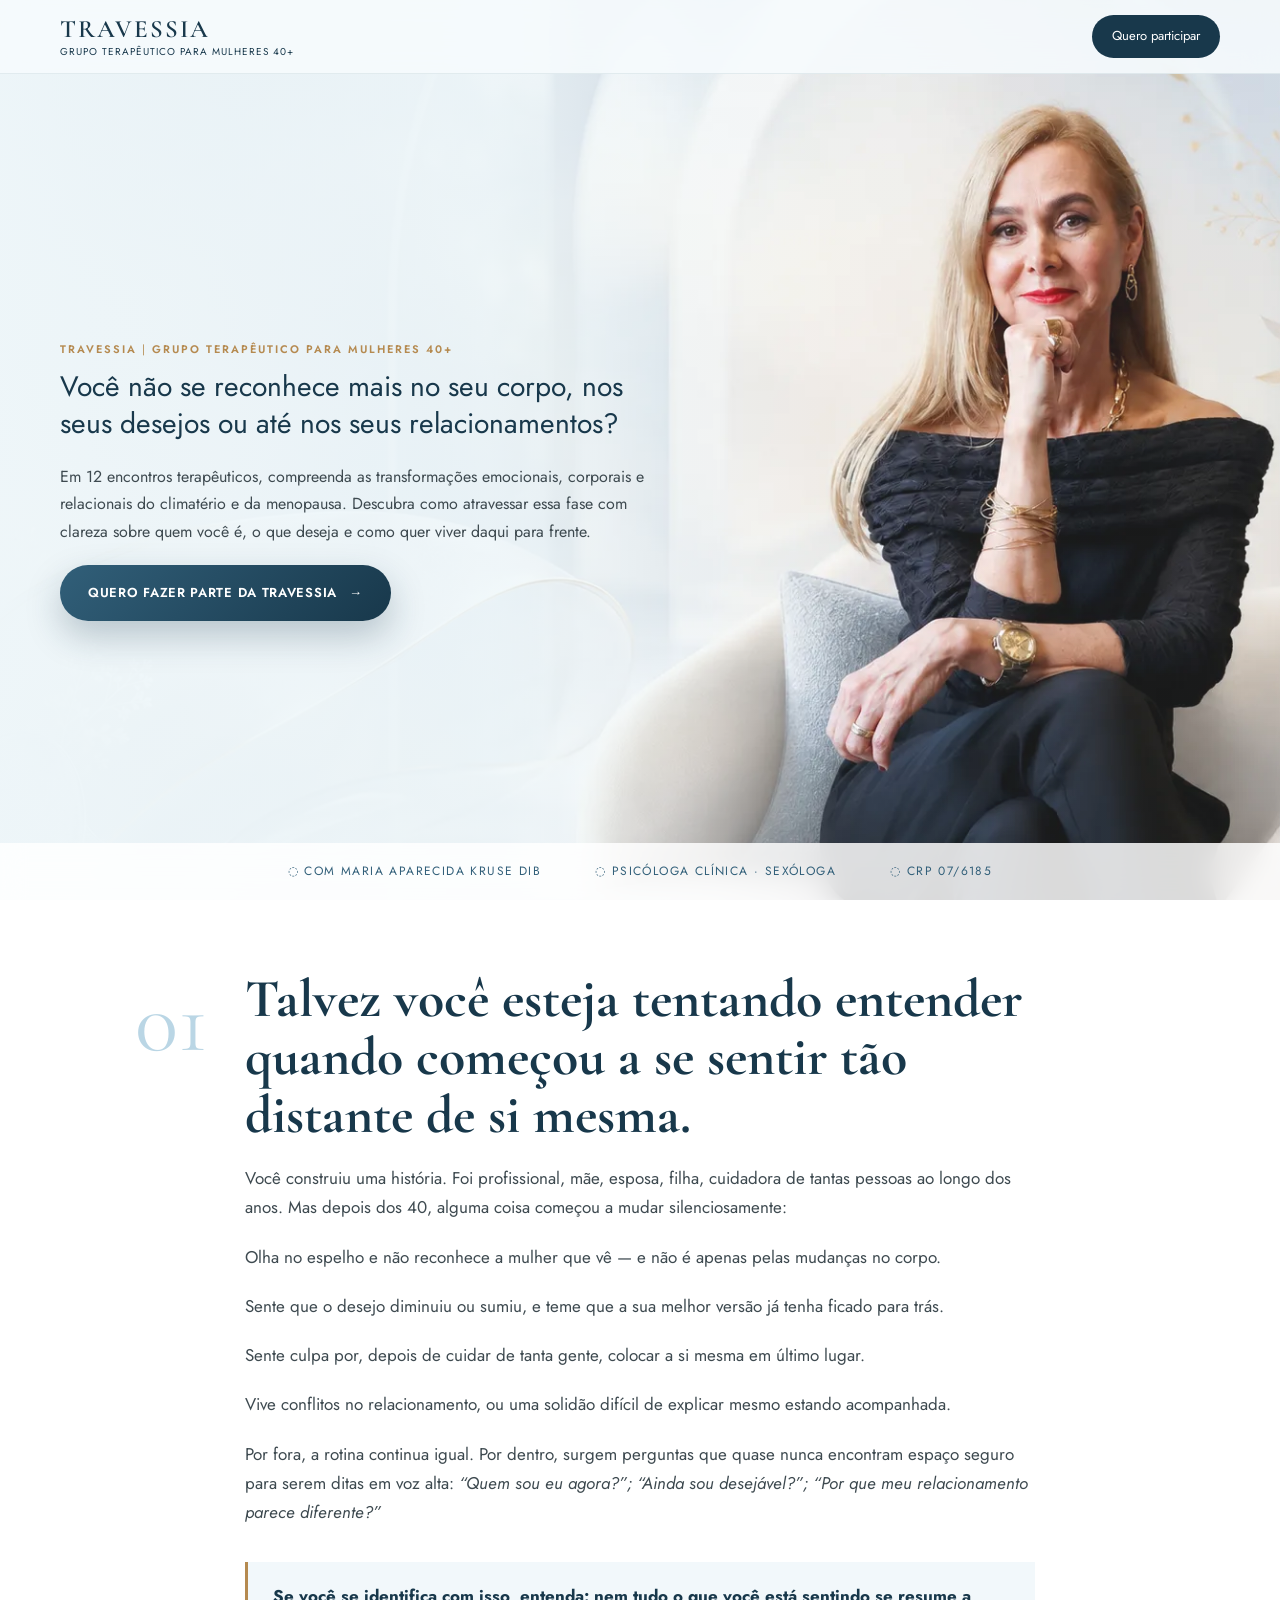
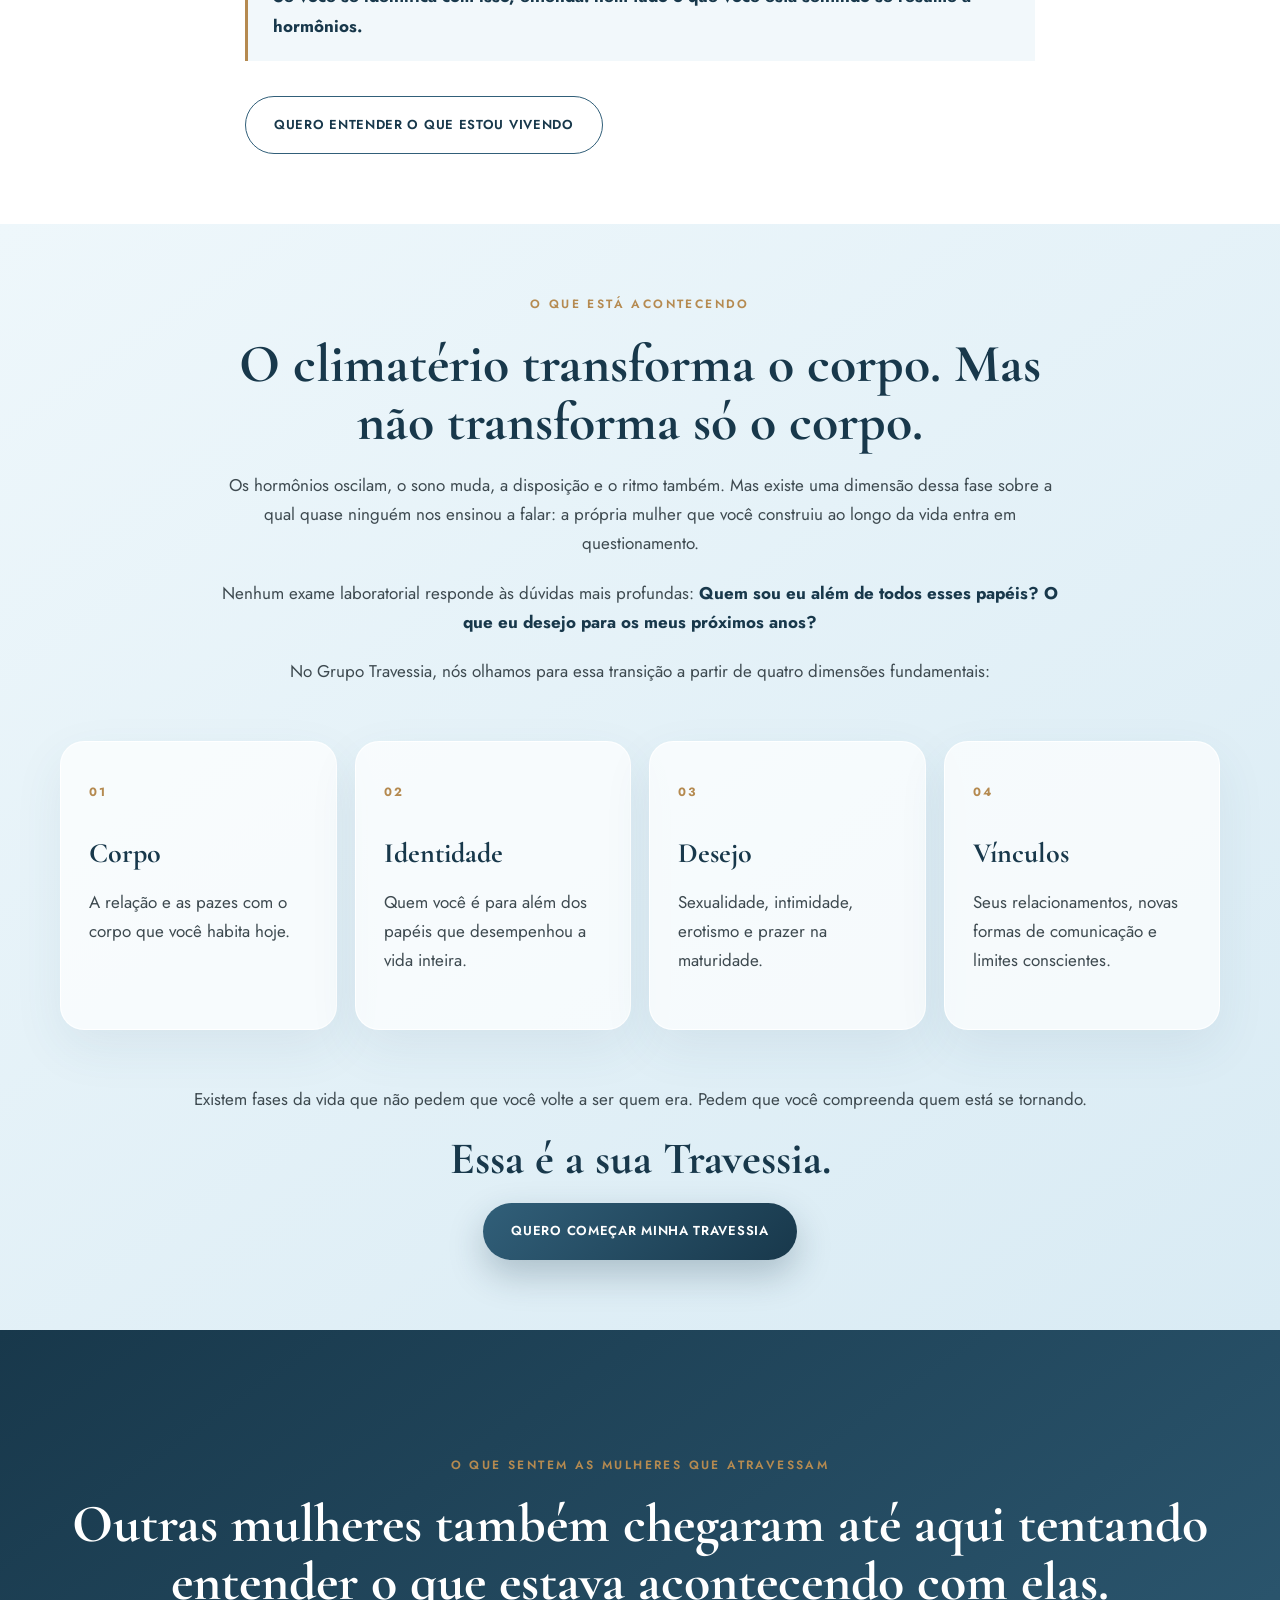
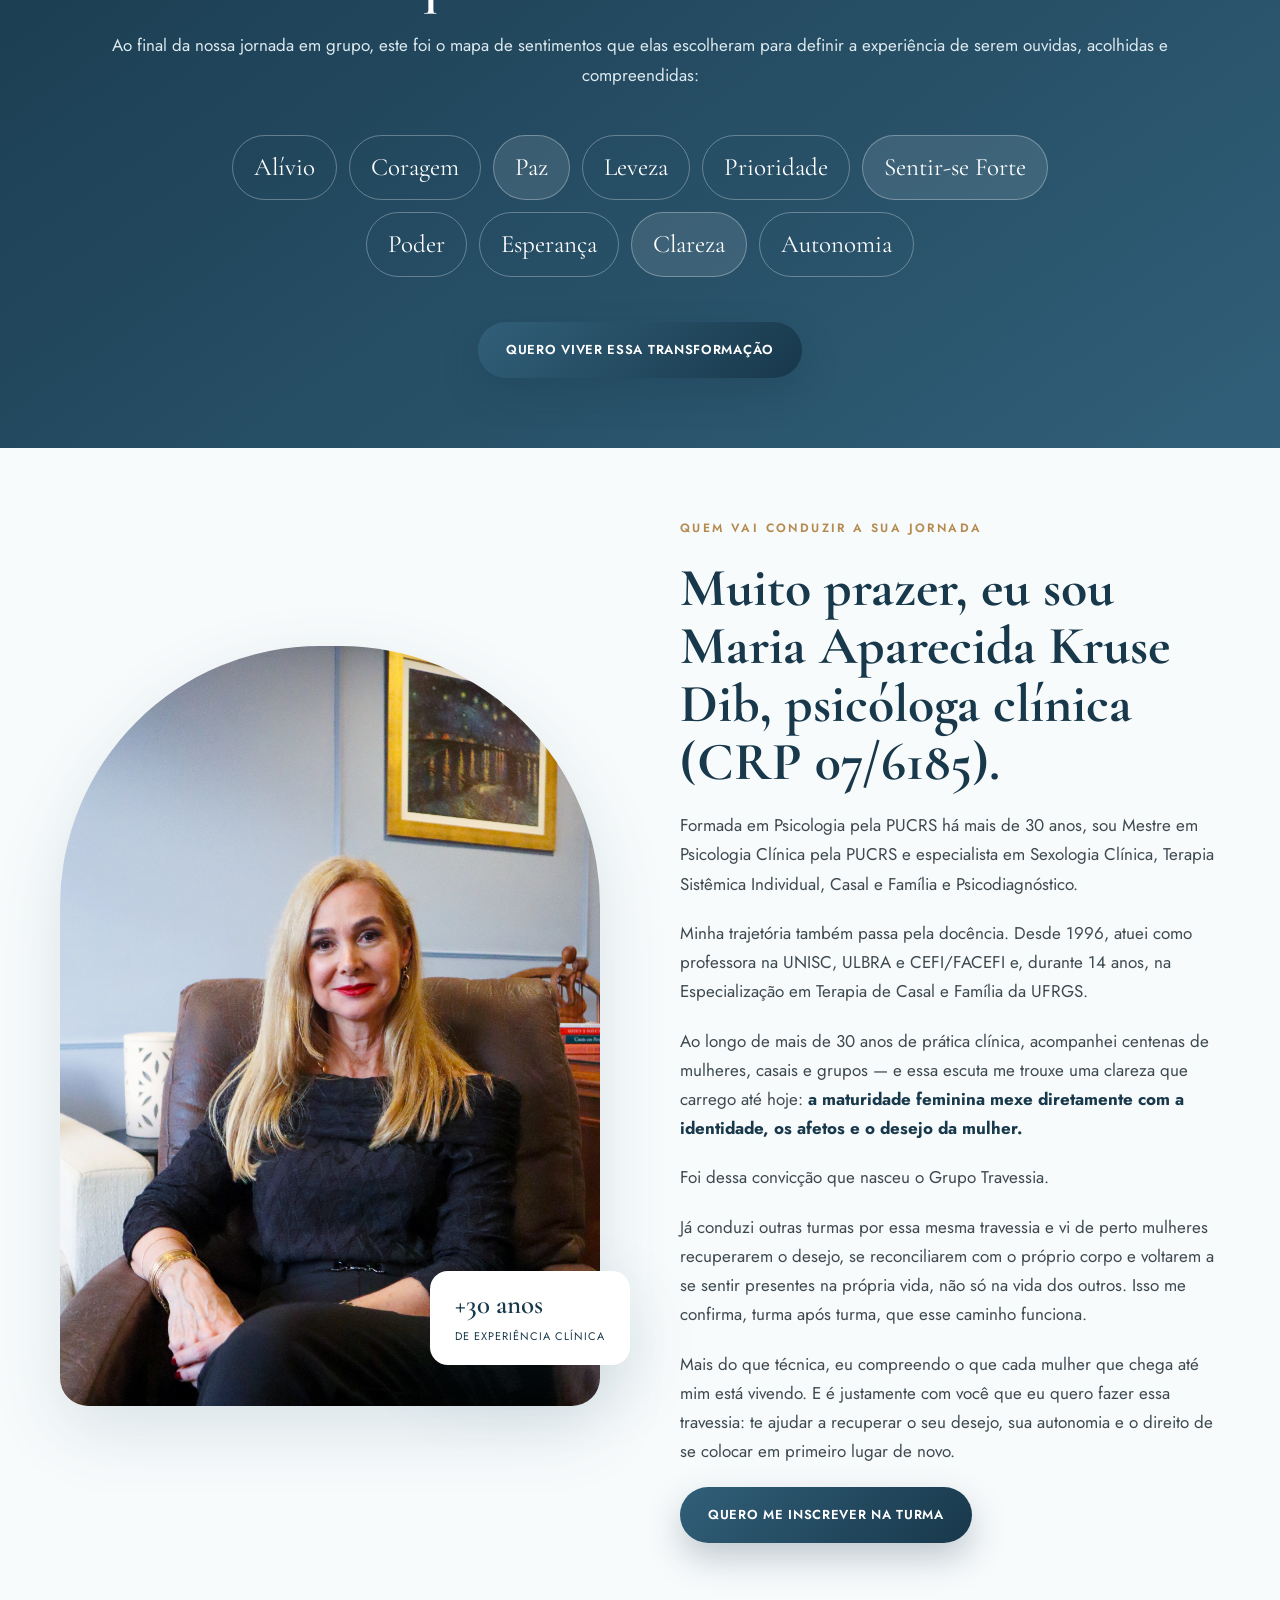
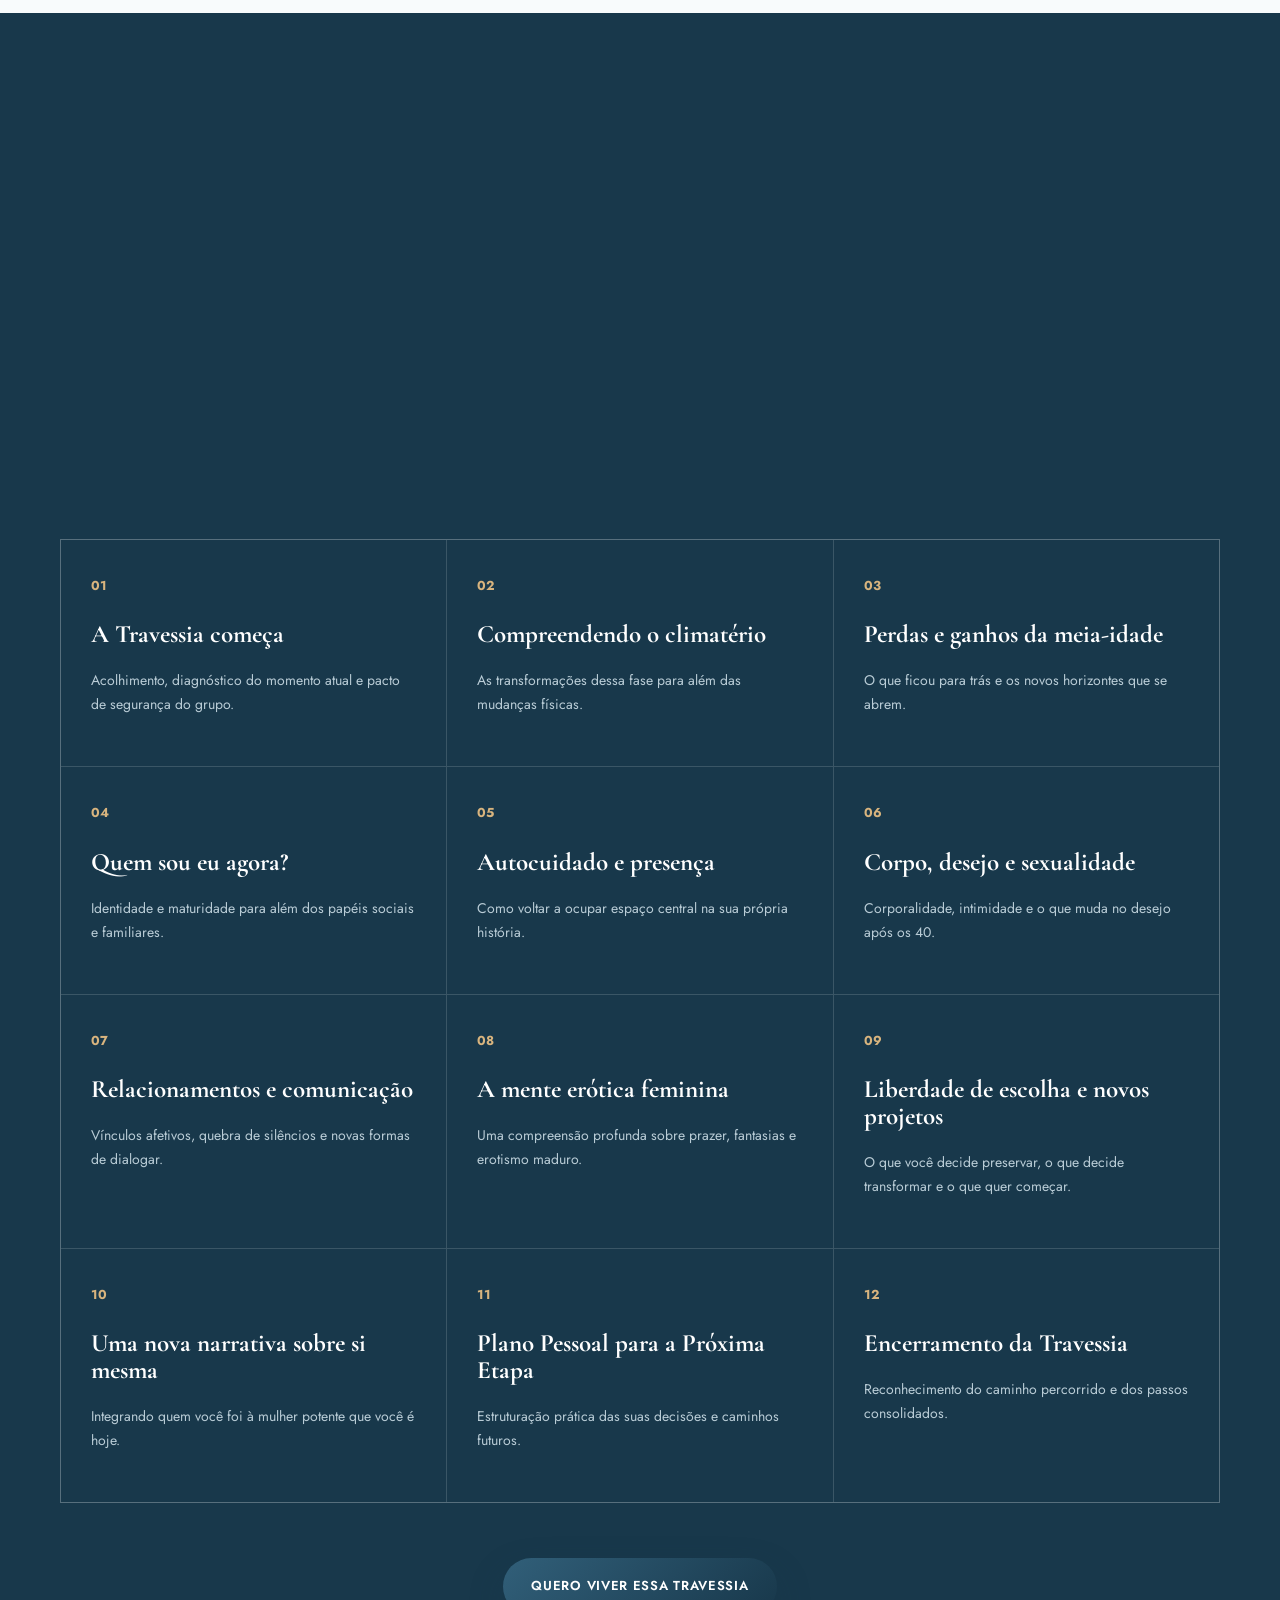
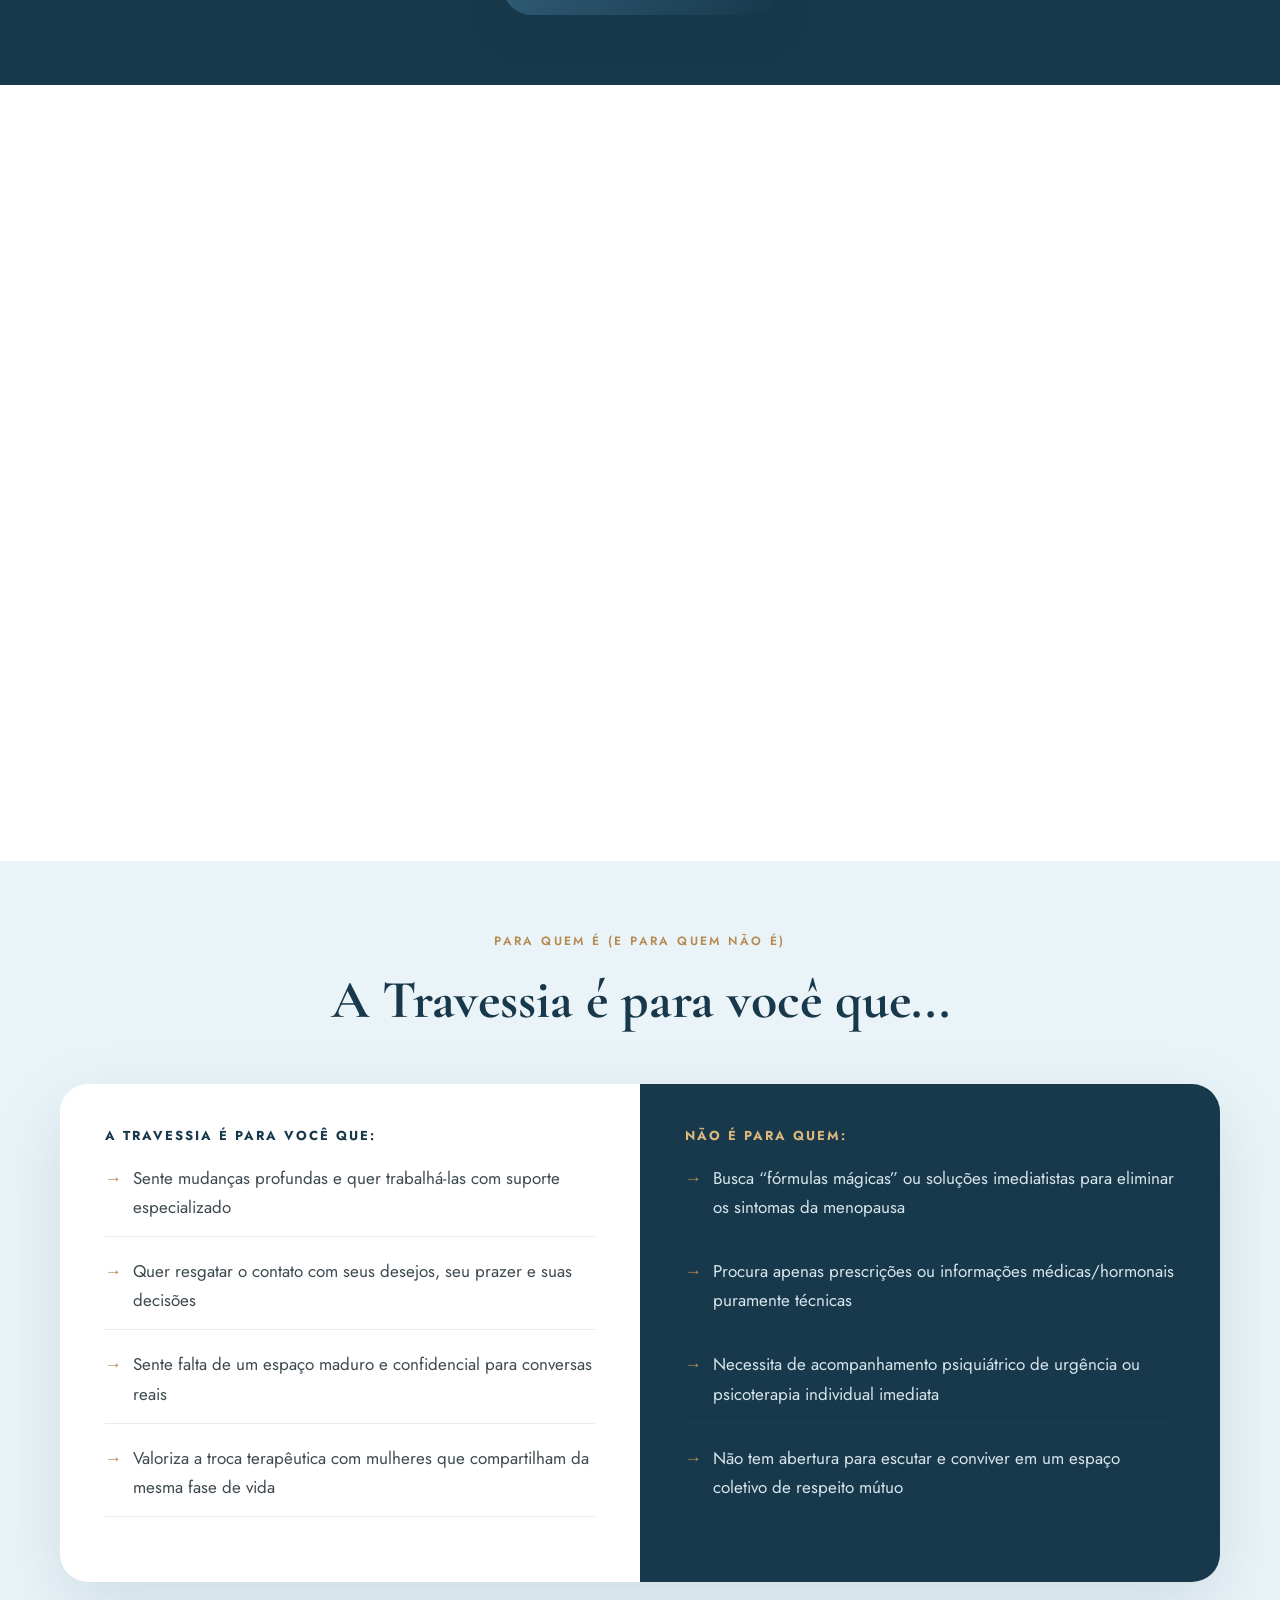
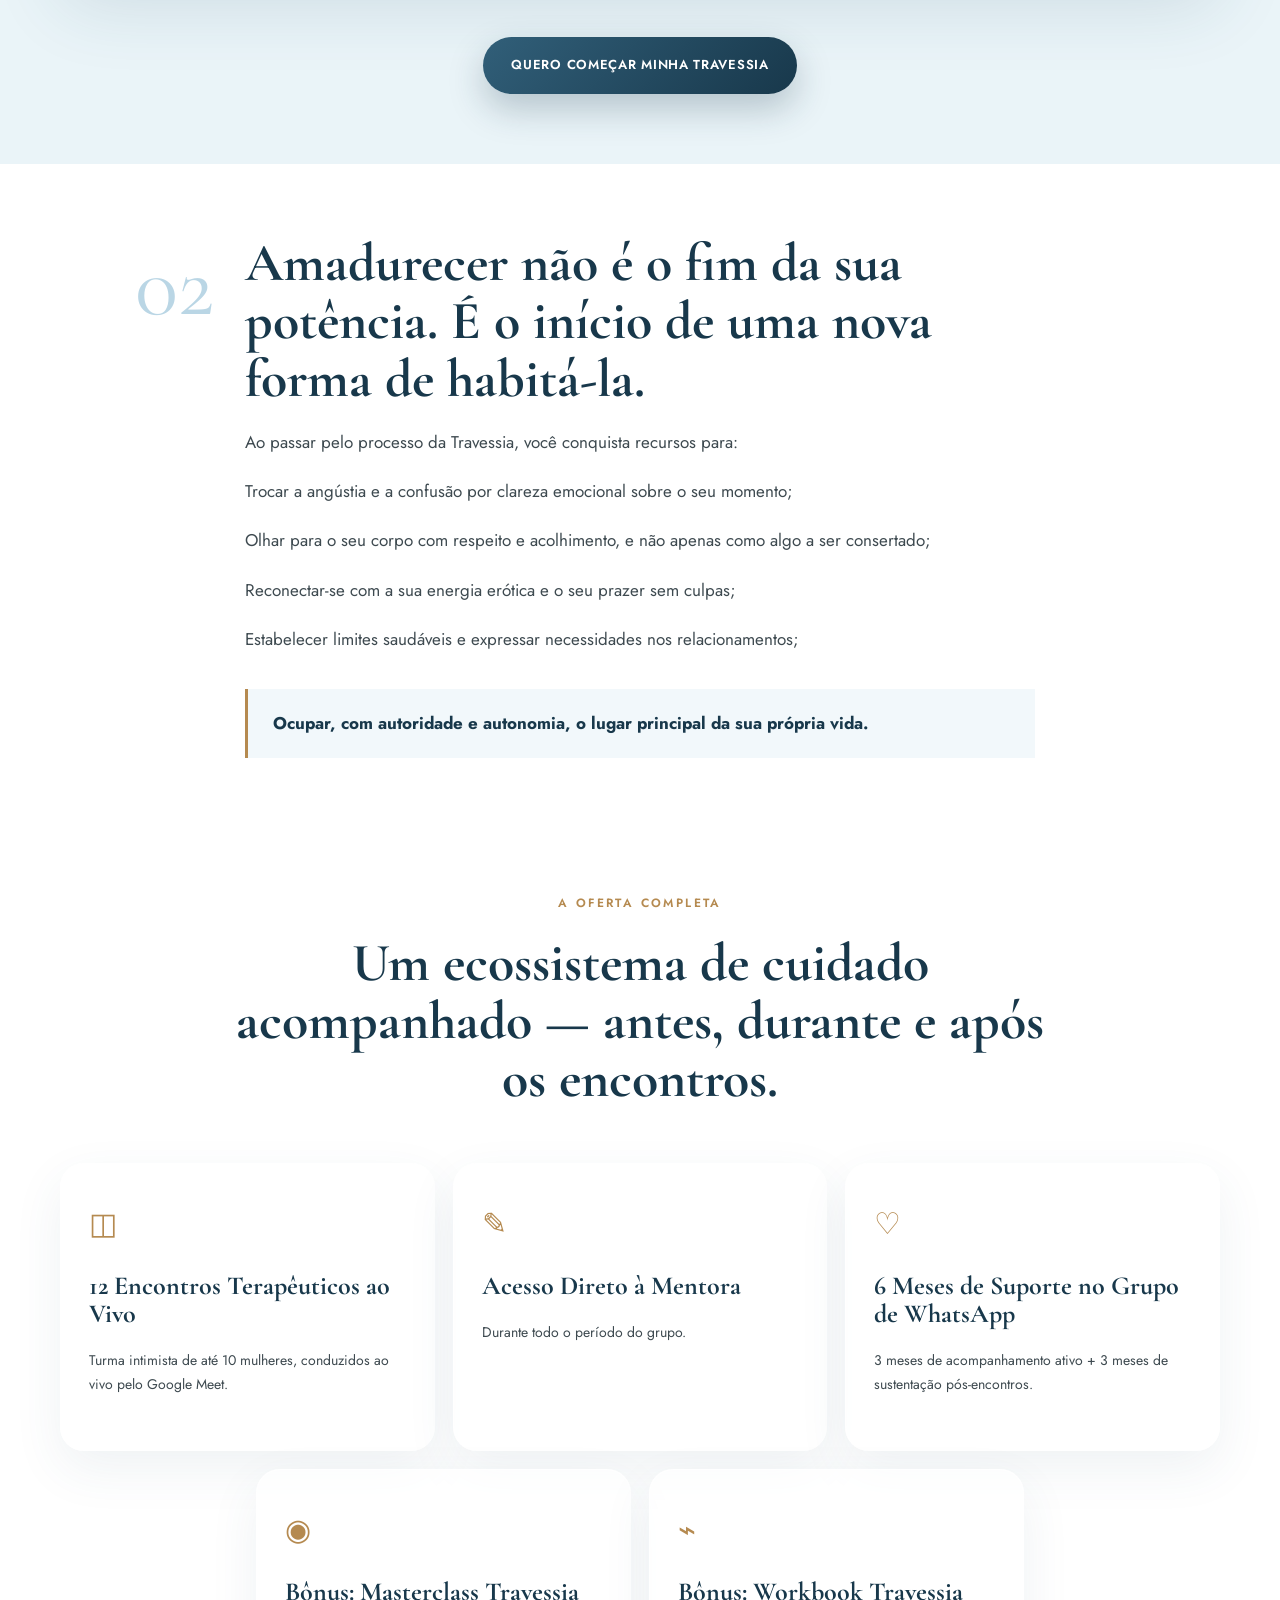
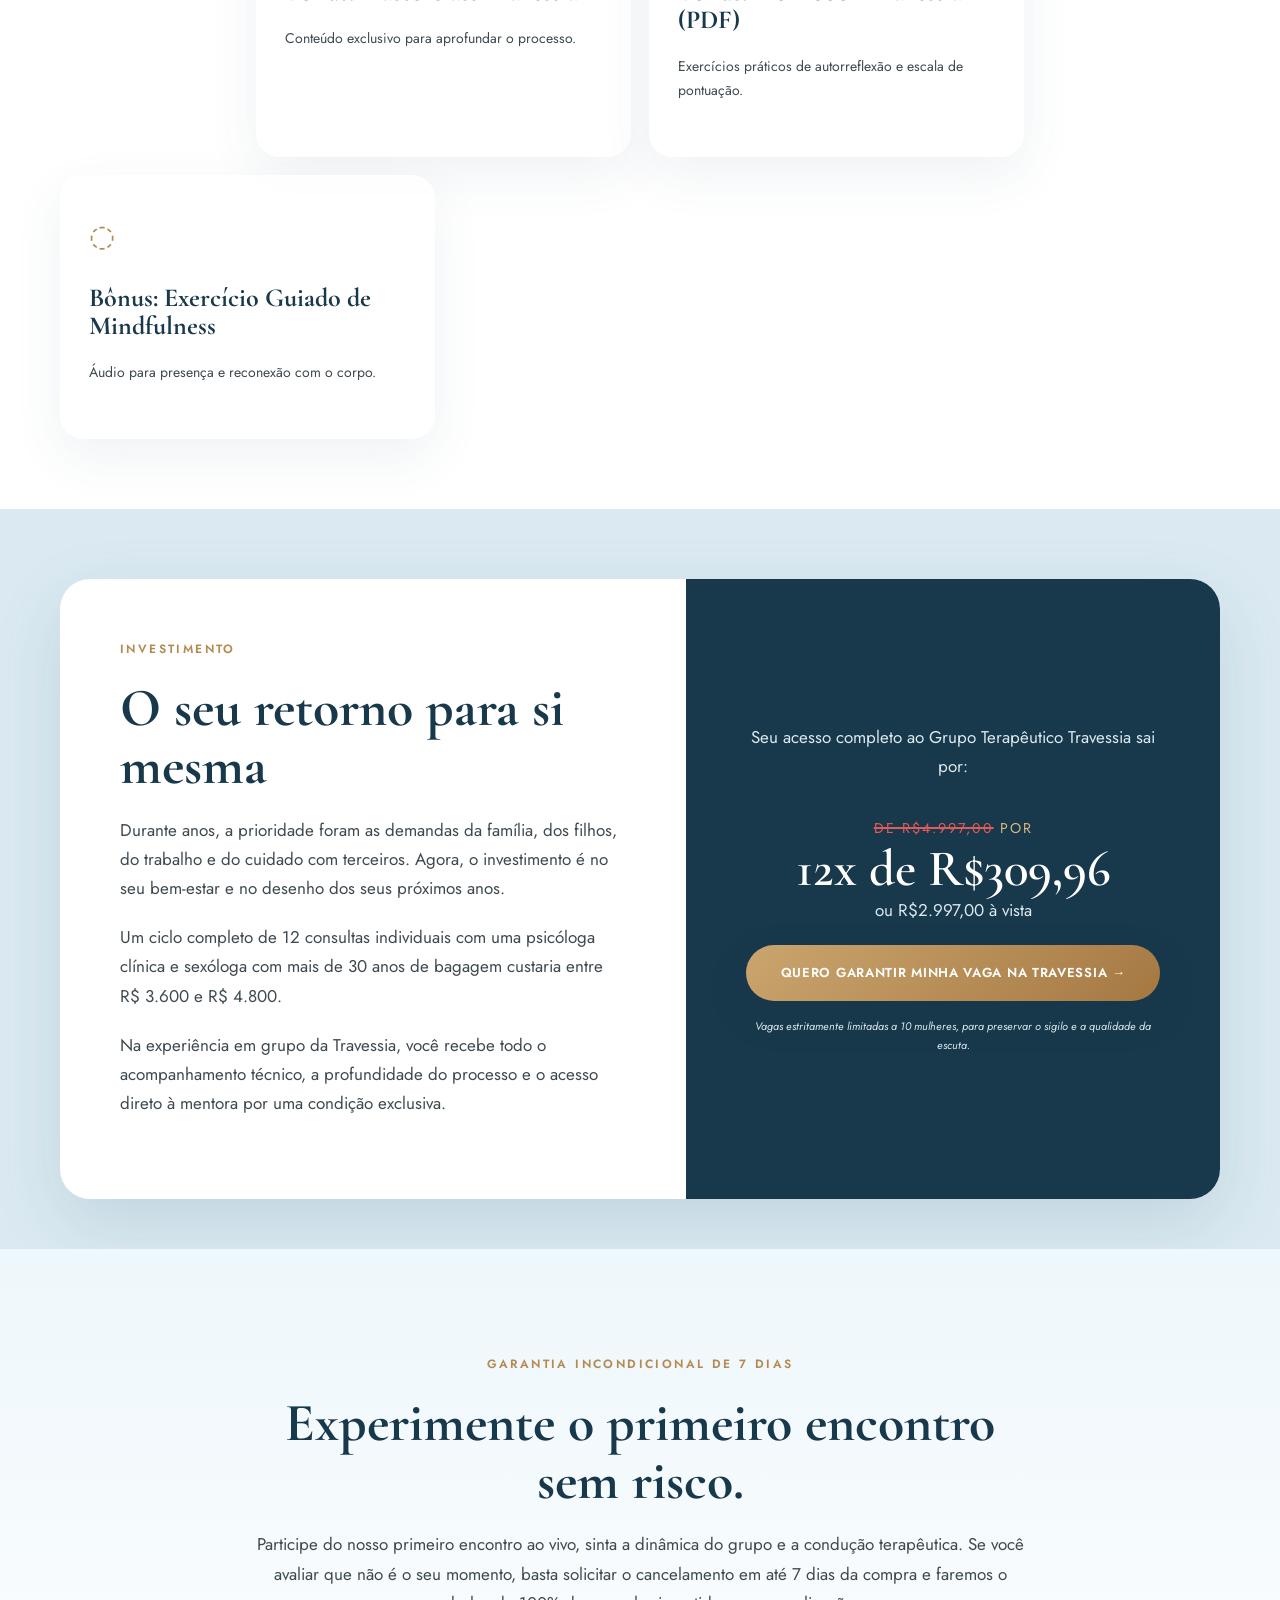
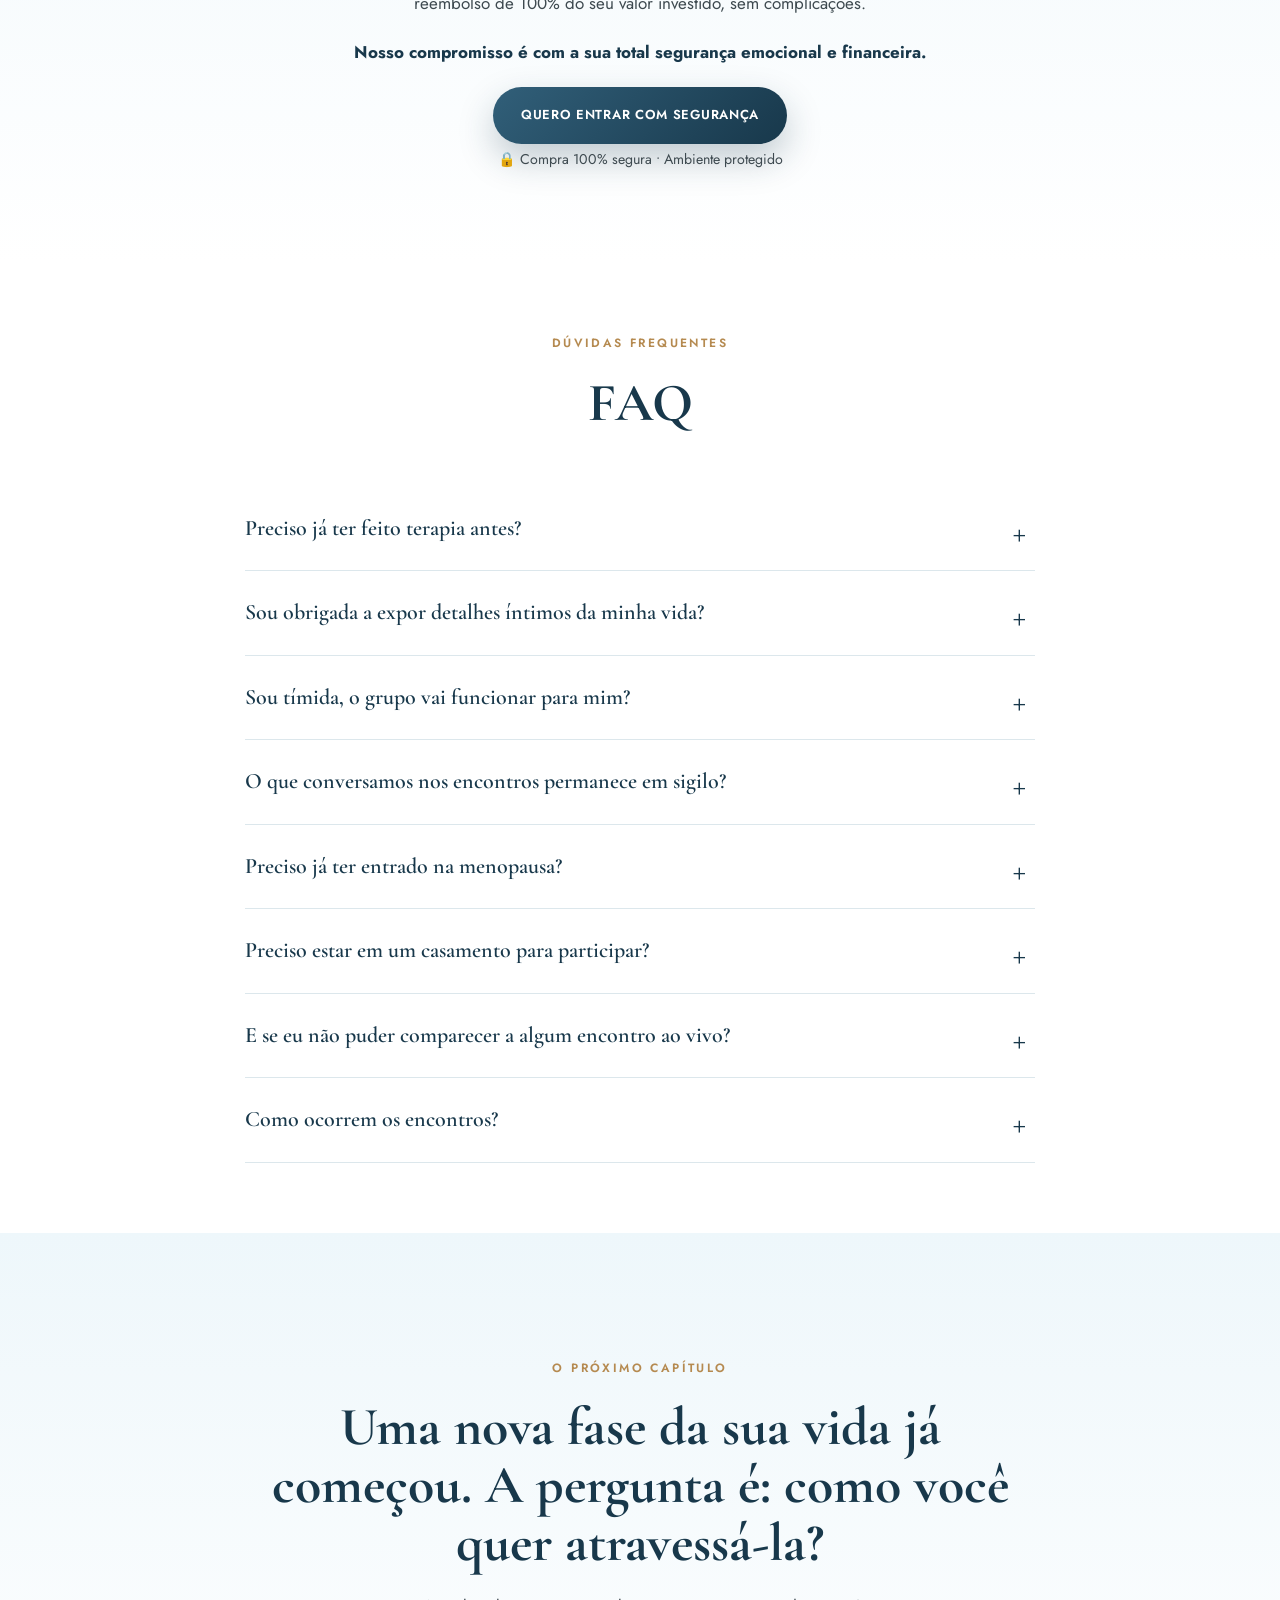
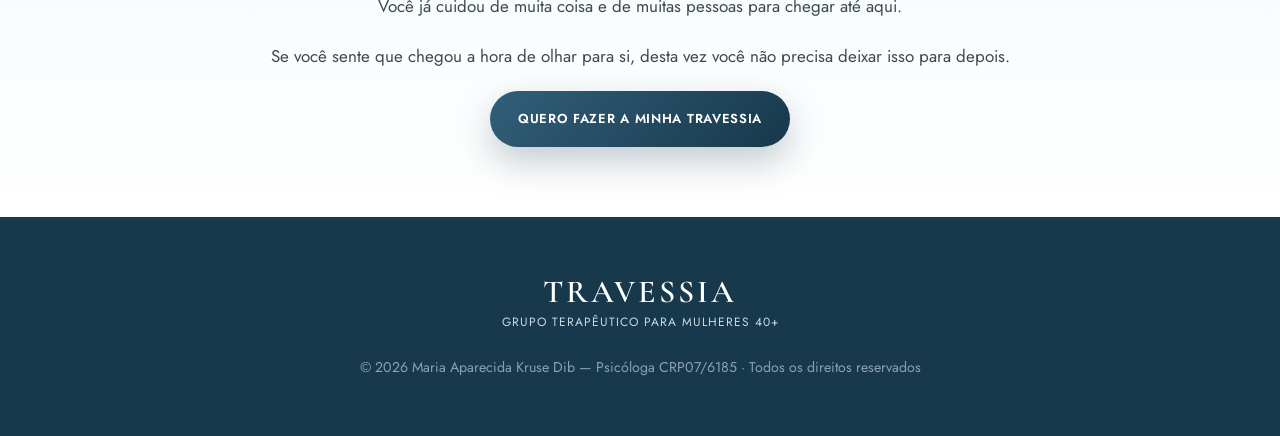
==== commit de7d6aec: "Update index.html" ====
--- a/index.html
+++ b/index.html
@@ -18,7 +18,7 @@
 
 <section class="section social"><div class="container center"><span class="eyebrow">O que sentem as mulheres que atravessam</span><h2>Outras mulheres também chegaram até aqui tentando entender o que estava acontecendo com elas.</h2><p>Ao final da nossa jornada em grupo, este foi o mapa de sentimentos que elas escolheram para definir a experiência de serem ouvidas, acolhidas e compreendidas:</p><div class="word-cloud"><span>Alívio</span><span>Coragem</span><span>Paz</span><span>Leveza</span><span>Prioridade</span><span>Sentir-se Forte</span><span>Poder</span><span>Esperança</span><span>Clareza</span><span>Autonomia</span></div><a class="btn" href="#investimento">Quero viver essa transformação</a></div></section>
 
-<section class="section about"><div class="container split"><div class="portrait-wrap reveal"><img src="img/aparecida.webp" alt="Maria Aparecida Kruse Dib, psicóloga" loading="lazy" width="1365" height="2048"><div class="credential">+30 anos<br><small>de experiência clínica</small></div></div><div class="reveal"><span class="eyebrow">Quem vai conduzir a sua jornada</span><h2>Muito prazer, eu sou Maria Aparecida Kruse Dib, psicóloga clínica (CRP 07/6185).</h2><p>Formada em Psicologia pela PUCRS há mais de 30 anos, sou Mestre em Psicologia Clínica pela PUCRS e especialista em Sexologia Clínica, Terapia Sistêmica Individual, Casal e Família e Psicodiagnóstico.</p><p>Minha trajetória também passa pela docência. Desde 1996, atuei como professora na UNISC, ULBRA e CEFI/FACEFI e, durante 14 anos, na Especialização em Terapia de Casal e Família da UFRGS.</p><p>Ao longo de mais de 30 anos de prática clínica, acompanhei centenas de mulheres, casais e grupos — e essa escuta me trouxe uma clareza que carrego até hoje: <strong>a maturidade feminina mexe diretamente com a identidade, os afetos e o desejo da mulher.</strong></p><p>Foi dessa convicção que nasceu o Grupo Travessia.</p><p>Já conduzi outras turmas por essa mesma travessia e vi de perto mulheres recuperarem o desejo, se reconciliarem com o próprio corpo e voltarem a se sentir presentes na própria vida, não só na vida dos outros. Isso me confirma, turma após turma, que esse caminho funciona.</p><p>Mais do que técnica, eu compreendo o que cada mulher que chega até mim está vivendo. E é justamente com você que eu quero fazer essa travessia: te ajudar a recuperar o seu desejo, sua autonomia e o direito de se colocar em primeiro lugar de novo.</p><a class="btn" href="#investimento">Quero me inscrever na turma</a></div></div></section>
+<section class="section about"><div class="container split"><div class="portrait-wrap reveal"><img src="aparecida.webp" alt="Maria Aparecida Kruse Dib, psicóloga" loading="lazy" width="1365" height="2048"><div class="credential">+30 anos<br><small>de experiência clínica</small></div></div><div class="reveal"><span class="eyebrow">Quem vai conduzir a sua jornada</span><h2>Muito prazer, eu sou Maria Aparecida Kruse Dib, psicóloga clínica (CRP 07/6185).</h2><p>Formada em Psicologia pela PUCRS há mais de 30 anos, sou Mestre em Psicologia Clínica pela PUCRS e especialista em Sexologia Clínica, Terapia Sistêmica Individual, Casal e Família e Psicodiagnóstico.</p><p>Minha trajetória também passa pela docência. Desde 1996, atuei como professora na UNISC, ULBRA e CEFI/FACEFI e, durante 14 anos, na Especialização em Terapia de Casal e Família da UFRGS.</p><p>Ao longo de mais de 30 anos de prática clínica, acompanhei centenas de mulheres, casais e grupos — e essa escuta me trouxe uma clareza que carrego até hoje: <strong>a maturidade feminina mexe diretamente com a identidade, os afetos e o desejo da mulher.</strong></p><p>Foi dessa convicção que nasceu o Grupo Travessia.</p><p>Já conduzi outras turmas por essa mesma travessia e vi de perto mulheres recuperarem o desejo, se reconciliarem com o próprio corpo e voltarem a se sentir presentes na própria vida, não só na vida dos outros. Isso me confirma, turma após turma, que esse caminho funciona.</p><p>Mais do que técnica, eu compreendo o que cada mulher que chega até mim está vivendo. E é justamente com você que eu quero fazer essa travessia: te ajudar a recuperar o seu desejo, sua autonomia e o direito de se colocar em primeiro lugar de novo.</p><a class="btn" href="#investimento">Quero me inscrever na turma</a></div></div></section>
 
 <section class="section process"><div class="container"><div class="section-head reveal"><span class="eyebrow">Como funciona o processo</span><h2>Uma turma pequena e reservada para um processo que precisa de escuta e profundidade.</h2><p>Durante a nossa Travessia, trabalhamos 3 movimentos essenciais: <strong>reconhecer</strong> a mulher que está emergindo agora; <strong>reorganizar</strong> suas relações e prioridades a partir dessa nova consciência; <strong>construir</strong> a próxima fase da sua vida com mais clareza, desejo e liberdade.</p><p>O processo acontece ao longo de 12 encontros semanais ao vivo via Google Meet (cerca de 1h30 cada), em um grupo fechado e intimista de até 10 mulheres:</p></div><div class="timeline">
 <article><b>01</b><h3>A Travessia começa</h3><p>Acolhimento, diagnóstico do momento atual e pacto de segurança do grupo.</p></article><article><b>02</b><h3>Compreendendo o climatério</h3><p>As transformações dessa fase para além das mudanças físicas.</p></article><article><b>03</b><h3>Perdas e ganhos da meia-idade</h3><p>O que ficou para trás e os novos horizontes que se abrem.</p></article><article><b>04</b><h3>Quem sou eu agora?</h3><p>Identidade e maturidade para além dos papéis sociais e familiares.</p></article><article><b>05</b><h3>Autocuidado e presença</h3><p>Como voltar a ocupar espaço central na sua própria história.</p></article><article><b>06</b><h3>Corpo, desejo e sexualidade</h3><p>Corporalidade, intimidade e o que muda no desejo após os 40.</p></article><article><b>07</b><h3>Relacionamentos e comunicação</h3><p>Vínculos afetivos, quebra de silêncios e novas formas de dialogar.</p></article><article><b>08</b><h3>A mente erótica feminina</h3><p>Uma compreensão profunda sobre prazer, fantasias e erotismo maduro.</p></article><article><b>09</b><h3>Liberdade de escolha e novos projetos</h3><p>O que você decide preservar, o que decide transformar e o que quer começar.</p></article><article><b>10</b><h3>Uma nova narrativa sobre si mesma</h3><p>Integrando quem você foi à mulher potente que você é hoje.</p></article><article><b>11</b><h3>Plano Pessoal para a Próxima Etapa</h3><p>Estruturação prática das suas decisões e caminhos futuros.</p></article><article><b>12</b><h3>Encerramento da Travessia</h3><p>Reconhecimento do caminho percorrido e dos passos consolidados.</p></article></div><div class="center"><a class="btn" href="#investimento">Quero viver essa Travessia</a></div></div></section>
--- a/styles.css
+++ b/styles.css
@@ -1,3 +1,3 @@
-:root{--ink:#18384b;--blue:#315f79;--sky:#dcecf5;--pale:#f2f8fb;--white:#fff;--gold:#b58a50;--text:#3e4a50;--shadow:0 24px 70px rgba(37,83,108,.14)}*{box-sizing:border-box}html{scroll-behavior:smooth;scroll-padding-top:80px}body{margin:0;color:var(--text);font-family:Jost,sans-serif;font-size:17px;line-height:1.72;background:#fff;-webkit-font-smoothing:antialiased}h1,h2,h3,.serif{font-family:"Cormorant Garamond",serif;color:var(--ink);line-height:1.08;margin:0 0 20px}h1{font-size:clamp(48px,5.6vw,82px)}h2{font-size:clamp(38px,4.2vw,58px)}h3{font-size:28px}p{margin:0 0 20px}strong{color:var(--ink)}a{color:inherit}.container{width:min(1160px,calc(100% - 48px));margin:auto}.narrow{width:min(790px,100%)}.section{padding:110px 0;position:relative;overflow:hidden}.eyebrow{text-transform:uppercase;letter-spacing:2.4px;font-size:12px;font-weight:600;color:var(--gold);display:block;margin-bottom:20px}.skip{position:fixed;left:12px;top:-60px;background:#fff;padding:10px;z-index:999}.skip:focus{top:12px}.nav{height:74px;padding:0 max(24px,calc((100vw - 1160px)/2));display:flex;align-items:center;justify-content:space-between;position:fixed;inset:0 0 auto;z-index:100;background:rgba(246,251,253,.88);backdrop-filter:blur(16px);border-bottom:1px solid rgba(49,95,121,.1)}.brand{text-decoration:none;color:var(--ink);line-height:1}.brand span{font-family:"Cormorant Garamond";font-size:25px;font-weight:600;letter-spacing:2px}.brand small{font-size:10px;text-transform:uppercase;letter-spacing:1px;display:block;margin-top:5px}.nav-cta{background:var(--ink);color:#fff;text-decoration:none;border-radius:100px;padding:10px 20px;font-size:13px}.hero{min-height:900px;padding:145px 0 80px;position:relative;background:#e8f2f7;display:flex;align-items:center;overflow:hidden}.hero-bg{position:absolute;inset:0;background:url('img/hero-travessia.webp') 50% 50%/cover no-repeat}.hero-bg:after{content:"";position:absolute;inset:0;background:linear-gradient(90deg,rgba(239,247,250,.97) 0%,rgba(239,247,250,.87) 38%,rgba(239,247,250,.1) 65%)}.hero-grid{position:relative}.hero-copy{width:54%;max-width:620px}.hero h1 i{font-weight:400;color:var(--gold)}.hero h2{font-family:Jost;font-weight:400;font-size:clamp(22px,2.2vw,30px);line-height:1.3}.hero p{font-size:16px;max-width:590px}.btn{display:inline-flex;align-items:center;justify-content:center;gap:12px;text-transform:uppercase;letter-spacing:.7px;text-decoration:none;color:#fff;background:linear-gradient(135deg,var(--blue),var(--ink));padding:17px 28px;border-radius:100px;font-size:13px;font-weight:600;box-shadow:0 15px 35px rgba(24,56,75,.25);transition:.25s}.btn:hover{transform:translateY(-3px);box-shadow:0 20px 42px rgba(24,56,75,.32)}.btn.outline{background:transparent;color:var(--ink);border:1px solid var(--blue);box-shadow:none}.btn.gold{background:linear-gradient(135deg,#cba56e,#a57842);color:#fff}.trust{position:absolute;bottom:0;left:0;right:0;display:flex;justify-content:center;gap:54px;padding:18px;background:rgba(255,255,255,.84);backdrop-filter:blur(12px);font-size:12px;text-transform:uppercase;letter-spacing:1.4px;color:var(--blue)}.identify{background:#fff}.identify .num{font-family:"Cormorant Garamond";color:#bad6e5;font-size:90px;line-height:.7;float:left;margin:20px 25px 0 -110px}.callout{border-left:3px solid var(--gold);padding:20px 25px;background:var(--pale);margin:35px 0}.dimensions{background:linear-gradient(145deg,#eef7fb,#d9ebf4)}.section-head{text-align:center;max-width:850px;margin:0 auto 55px}.cards{display:grid;gap:18px}.cards.four{grid-template-columns:repeat(4,1fr)}.cards article,.features article{padding:34px 28px;background:rgba(255,255,255,.7);border:1px solid rgba(255,255,255,.9);border-radius:24px;box-shadow:0 18px 50px rgba(49,95,121,.08);transition:.25s}.cards article:hover,.features article:hover{transform:translateY(-6px)}.cards b{font-size:12px;color:var(--gold);letter-spacing:2px}.cards h3{margin-top:32px}.center{text-align:center;margin:55px auto 0}.center .serif{font-size:45px}.split{display:grid;grid-template-columns:1fr 1fr;align-items:center;gap:80px}.quote{background:#f9fbfc}.quote-art{height:550px;background:linear-gradient(145deg,#cfe3ee,#f6eadf);border-radius:50% 50% 42% 58%/55% 40% 60% 45%;display:grid;place-items:center;position:relative;box-shadow:var(--shadow)}.quote-art span{font-family:"Cormorant Garamond";font-size:280px;color:rgba(255,255,255,.9);line-height:1}.orb{position:absolute;width:120px;height:120px;border-radius:50%;background:radial-gradient(circle at 30% 25%,#fff,#b8d5e5);bottom:-20px;right:20px;box-shadow:var(--shadow)}.process{background:var(--ink);color:#dbe8ee}.process h2,.process h3,.process strong{color:#fff}.timeline{display:grid;grid-template-columns:repeat(3,1fr);gap:1px;background:rgba(255,255,255,.15);border:1px solid rgba(255,255,255,.15)}.timeline article{padding:30px;background:var(--ink);min-height:190px}.timeline b{color:#d8b47e;font-size:13px}.timeline h3{font-size:25px;margin-top:22px}.timeline p{font-size:14px;color:#b9ccd6}.group-visual{min-height:560px;background:linear-gradient(145deg,#e2eff5,#fff);border-radius:45% 45% 15% 15%;position:relative;display:grid;place-items:center;overflow:hidden}.group-visual span{font:600 40px/1.1 "Cormorant Garamond";color:var(--ink);z-index:2;text-align:center;width:220px}.circle{position:absolute;border-radius:50%;width:260px;height:260px;background:rgba(255,255,255,.55);border:1px solid #fff;box-shadow:var(--shadow)}.c1{left:40px;top:70px}.c2{right:20px;top:110px}.c3{bottom:30px;left:150px}.transformation{background:#eaf4f8}.compare{display:grid;grid-template-columns:1fr 1fr;background:#fff;border-radius:28px;overflow:hidden;box-shadow:var(--shadow)}.compare>div{padding:45px}.compare>div+div{background:var(--ink);color:#d6e5ec}.compare h3{text-transform:uppercase;font-family:Jost;font-size:13px;letter-spacing:2px}.compare>div+div h3{color:#dbb77e}.compare p{padding:0 0 14px 28px;border-bottom:1px solid rgba(49,95,121,.12);position:relative}.compare p:before{content:"→";position:absolute;left:0;color:var(--gold)}.statement{font:500 32px/1.25 "Cormorant Garamond"}.features{display:grid;grid-template-columns:repeat(6,1fr);gap:18px}.features article{grid-column:span 2}.features article:nth-child(4){grid-column:2/span 2}.features article span{font-size:30px;color:var(--gold)}.features h3{font-size:26px;margin-top:22px}.features p{font-size:14px}.about{background:#f8fbfc}.portrait-wrap{position:relative}.portrait-wrap img{width:100%;height:760px;object-fit:cover;border-radius:260px 260px 28px 28px;box-shadow:var(--shadow)}.credential{position:absolute;right:-30px;bottom:50px;background:#fff;padding:20px 25px;border-radius:18px;color:var(--ink);font:600 27px/1 "Cormorant Garamond";box-shadow:var(--shadow)}.credential small{font:400 11px Jost;text-transform:uppercase;letter-spacing:1px}.social{background:linear-gradient(145deg,var(--ink),#315f79);color:#dce9ef}.social h2{color:#fff}.word-cloud{display:flex;flex-wrap:wrap;gap:12px;justify-content:center;margin:45px auto;max-width:900px}.word-cloud span{border:1px solid rgba(255,255,255,.3);border-radius:50px;padding:10px 21px;font-family:"Cormorant Garamond";font-size:25px;color:#fff}.word-cloud span:nth-child(3n){background:rgba(255,255,255,.1)}.offer{background:#dbeaf2}.offer-card{display:grid;grid-template-columns:1.08fr .92fr;background:#fff;border-radius:30px;overflow:hidden;box-shadow:var(--shadow)}.offer-card>div{padding:60px}.offer ul{list-style:none;padding:0;margin:25px 0}.offer li{padding:11px 0 11px 28px;border-bottom:1px solid #e4edf1;position:relative}.offer li:before{content:"✓";position:absolute;left:0;color:var(--gold)}.price{background:var(--ink);color:#dce9ef;display:flex;flex-direction:column;justify-content:center;text-align:center}.price small{text-transform:uppercase;color:#d9b780;letter-spacing:2px;margin:35px 0 4px}.price strong{color:#fff;font:600 clamp(36px,4vw,54px)/1 "Cormorant Garamond"}.price em{font-size:11px;margin-top:16px}.faq{background:#fff}.accordion details{border-bottom:1px solid #dce7ec;padding:6px 0}.accordion summary{cursor:pointer;list-style:none;padding:22px 45px 22px 0;color:var(--ink);font:600 22px/1.25 "Cormorant Garamond";position:relative}.accordion summary:after{content:"+";position:absolute;right:8px;font:300 25px Jost}.accordion details[open] summary:after{content:"−"}.accordion p{padding:0 40px 22px 0;font-size:15px}.closing{background:linear-gradient(180deg,#eef7fb,#fff)}footer{text-align:center;background:var(--ink);color:#c8dae3;padding:55px 24px}footer span{font:600 32px "Cormorant Garamond";letter-spacing:3px;color:#fff}footer p{font-size:12px;text-transform:uppercase;letter-spacing:1px}footer small{opacity:.65}.mobile-cta{display:none}.reveal{opacity:0;transform:translateY(24px);transition:opacity .7s,transform .7s}.reveal.visible{opacity:1;transform:none}@media(prefers-reduced-motion:reduce){*{scroll-behavior:auto!important;transition:none!important}.reveal{opacity:1;transform:none}}
+:root{--ink:#18384b;--blue:#315f79;--sky:#dcecf5;--pale:#f2f8fb;--white:#fff;--gold:#b58a50;--text:#3e4a50;--shadow:0 24px 70px rgba(37,83,108,.14)}*{box-sizing:border-box}html{scroll-behavior:smooth;scroll-padding-top:80px}body{margin:0;color:var(--text);font-family:Jost,sans-serif;font-size:17px;line-height:1.72;background:#fff;-webkit-font-smoothing:antialiased}h1,h2,h3,.serif{font-family:"Cormorant Garamond",serif;color:var(--ink);line-height:1.08;margin:0 0 20px}h1{font-size:clamp(48px,5.6vw,82px)}h2{font-size:clamp(38px,4.2vw,58px)}h3{font-size:28px}p{margin:0 0 20px}strong{color:var(--ink)}a{color:inherit}.container{width:min(1160px,calc(100% - 48px));margin:auto}.narrow{width:min(790px,100%)}.section{padding:110px 0;position:relative;overflow:hidden}.eyebrow{text-transform:uppercase;letter-spacing:2.4px;font-size:12px;font-weight:600;color:var(--gold);display:block;margin-bottom:20px}.skip{position:fixed;left:12px;top:-60px;background:#fff;padding:10px;z-index:999}.skip:focus{top:12px}.nav{height:74px;padding:0 max(24px,calc((100vw - 1160px)/2));display:flex;align-items:center;justify-content:space-between;position:fixed;inset:0 0 auto;z-index:100;background:rgba(246,251,253,.88);backdrop-filter:blur(16px);border-bottom:1px solid rgba(49,95,121,.1)}.brand{text-decoration:none;color:var(--ink);line-height:1}.brand span{font-family:"Cormorant Garamond";font-size:25px;font-weight:600;letter-spacing:2px}.brand small{font-size:10px;text-transform:uppercase;letter-spacing:1px;display:block;margin-top:5px}.nav-cta{background:var(--ink);color:#fff;text-decoration:none;border-radius:100px;padding:10px 20px;font-size:13px}.hero{min-height:900px;padding:145px 0 80px;position:relative;background:#e8f2f7;display:flex;align-items:center;overflow:hidden}.hero-bg{position:absolute;inset:0;background:url('hero-travessia.webp') 50% 50%/cover no-repeat}.hero-bg:after{content:"";position:absolute;inset:0;background:linear-gradient(90deg,rgba(239,247,250,.97) 0%,rgba(239,247,250,.87) 38%,rgba(239,247,250,.1) 65%)}.hero-grid{position:relative}.hero-copy{width:54%;max-width:620px}.hero h1 i{font-weight:400;color:var(--gold)}.hero h2{font-family:Jost;font-weight:400;font-size:clamp(22px,2.2vw,30px);line-height:1.3}.hero p{font-size:16px;max-width:590px}.btn{display:inline-flex;align-items:center;justify-content:center;gap:12px;text-transform:uppercase;letter-spacing:.7px;text-decoration:none;color:#fff;background:linear-gradient(135deg,var(--blue),var(--ink));padding:17px 28px;border-radius:100px;font-size:13px;font-weight:600;box-shadow:0 15px 35px rgba(24,56,75,.25);transition:.25s}.btn:hover{transform:translateY(-3px);box-shadow:0 20px 42px rgba(24,56,75,.32)}.btn.outline{background:transparent;color:var(--ink);border:1px solid var(--blue);box-shadow:none}.btn.gold{background:linear-gradient(135deg,#cba56e,#a57842);color:#fff}.trust{position:absolute;bottom:0;left:0;right:0;display:flex;justify-content:center;gap:54px;padding:18px;background:rgba(255,255,255,.84);backdrop-filter:blur(12px);font-size:12px;text-transform:uppercase;letter-spacing:1.4px;color:var(--blue)}.identify{background:#fff}.identify .num{font-family:"Cormorant Garamond";color:#bad6e5;font-size:90px;line-height:.7;float:left;margin:20px 25px 0 -110px}.callout{border-left:3px solid var(--gold);padding:20px 25px;background:var(--pale);margin:35px 0}.dimensions{background:linear-gradient(145deg,#eef7fb,#d9ebf4)}.section-head{text-align:center;max-width:850px;margin:0 auto 55px}.cards{display:grid;gap:18px}.cards.four{grid-template-columns:repeat(4,1fr)}.cards article,.features article{padding:34px 28px;background:rgba(255,255,255,.7);border:1px solid rgba(255,255,255,.9);border-radius:24px;box-shadow:0 18px 50px rgba(49,95,121,.08);transition:.25s}.cards article:hover,.features article:hover{transform:translateY(-6px)}.cards b{font-size:12px;color:var(--gold);letter-spacing:2px}.cards h3{margin-top:32px}.center{text-align:center;margin:55px auto 0}.center .serif{font-size:45px}.split{display:grid;grid-template-columns:1fr 1fr;align-items:center;gap:80px}.quote{background:#f9fbfc}.quote-art{height:550px;background:linear-gradient(145deg,#cfe3ee,#f6eadf);border-radius:50% 50% 42% 58%/55% 40% 60% 45%;display:grid;place-items:center;position:relative;box-shadow:var(--shadow)}.quote-art span{font-family:"Cormorant Garamond";font-size:280px;color:rgba(255,255,255,.9);line-height:1}.orb{position:absolute;width:120px;height:120px;border-radius:50%;background:radial-gradient(circle at 30% 25%,#fff,#b8d5e5);bottom:-20px;right:20px;box-shadow:var(--shadow)}.process{background:var(--ink);color:#dbe8ee}.process h2,.process h3,.process strong{color:#fff}.timeline{display:grid;grid-template-columns:repeat(3,1fr);gap:1px;background:rgba(255,255,255,.15);border:1px solid rgba(255,255,255,.15)}.timeline article{padding:30px;background:var(--ink);min-height:190px}.timeline b{color:#d8b47e;font-size:13px}.timeline h3{font-size:25px;margin-top:22px}.timeline p{font-size:14px;color:#b9ccd6}.group-visual{min-height:560px;background:linear-gradient(145deg,#e2eff5,#fff);border-radius:45% 45% 15% 15%;position:relative;display:grid;place-items:center;overflow:hidden}.group-visual span{font:600 40px/1.1 "Cormorant Garamond";color:var(--ink);z-index:2;text-align:center;width:220px}.circle{position:absolute;border-radius:50%;width:260px;height:260px;background:rgba(255,255,255,.55);border:1px solid #fff;box-shadow:var(--shadow)}.c1{left:40px;top:70px}.c2{right:20px;top:110px}.c3{bottom:30px;left:150px}.transformation{background:#eaf4f8}.compare{display:grid;grid-template-columns:1fr 1fr;background:#fff;border-radius:28px;overflow:hidden;box-shadow:var(--shadow)}.compare>div{padding:45px}.compare>div+div{background:var(--ink);color:#d6e5ec}.compare h3{text-transform:uppercase;font-family:Jost;font-size:13px;letter-spacing:2px}.compare>div+div h3{color:#dbb77e}.compare p{padding:0 0 14px 28px;border-bottom:1px solid rgba(49,95,121,.12);position:relative}.compare p:before{content:"→";position:absolute;left:0;color:var(--gold)}.statement{font:500 32px/1.25 "Cormorant Garamond"}.features{display:grid;grid-template-columns:repeat(6,1fr);gap:18px}.features article{grid-column:span 2}.features article:nth-child(4){grid-column:2/span 2}.features article span{font-size:30px;color:var(--gold)}.features h3{font-size:26px;margin-top:22px}.features p{font-size:14px}.about{background:#f8fbfc}.portrait-wrap{position:relative}.portrait-wrap img{width:100%;height:760px;object-fit:cover;border-radius:260px 260px 28px 28px;box-shadow:var(--shadow)}.credential{position:absolute;right:-30px;bottom:50px;background:#fff;padding:20px 25px;border-radius:18px;color:var(--ink);font:600 27px/1 "Cormorant Garamond";box-shadow:var(--shadow)}.credential small{font:400 11px Jost;text-transform:uppercase;letter-spacing:1px}.social{background:linear-gradient(145deg,var(--ink),#315f79);color:#dce9ef}.social h2{color:#fff}.word-cloud{display:flex;flex-wrap:wrap;gap:12px;justify-content:center;margin:45px auto;max-width:900px}.word-cloud span{border:1px solid rgba(255,255,255,.3);border-radius:50px;padding:10px 21px;font-family:"Cormorant Garamond";font-size:25px;color:#fff}.word-cloud span:nth-child(3n){background:rgba(255,255,255,.1)}.offer{background:#dbeaf2}.offer-card{display:grid;grid-template-columns:1.08fr .92fr;background:#fff;border-radius:30px;overflow:hidden;box-shadow:var(--shadow)}.offer-card>div{padding:60px}.offer ul{list-style:none;padding:0;margin:25px 0}.offer li{padding:11px 0 11px 28px;border-bottom:1px solid #e4edf1;position:relative}.offer li:before{content:"✓";position:absolute;left:0;color:var(--gold)}.price{background:var(--ink);color:#dce9ef;display:flex;flex-direction:column;justify-content:center;text-align:center}.price small{text-transform:uppercase;color:#d9b780;letter-spacing:2px;margin:35px 0 4px}.price strong{color:#fff;font:600 clamp(36px,4vw,54px)/1 "Cormorant Garamond"}.price em{font-size:11px;margin-top:16px}.faq{background:#fff}.accordion details{border-bottom:1px solid #dce7ec;padding:6px 0}.accordion summary{cursor:pointer;list-style:none;padding:22px 45px 22px 0;color:var(--ink);font:600 22px/1.25 "Cormorant Garamond";position:relative}.accordion summary:after{content:"+";position:absolute;right:8px;font:300 25px Jost}.accordion details[open] summary:after{content:"−"}.accordion p{padding:0 40px 22px 0;font-size:15px}.closing{background:linear-gradient(180deg,#eef7fb,#fff)}footer{text-align:center;background:var(--ink);color:#c8dae3;padding:55px 24px}footer span{font:600 32px "Cormorant Garamond";letter-spacing:3px;color:#fff}footer p{font-size:12px;text-transform:uppercase;letter-spacing:1px}footer small{opacity:.65}.mobile-cta{display:none}.reveal{opacity:0;transform:translateY(24px);transition:opacity .7s,transform .7s}.reveal.visible{opacity:1;transform:none}@media(prefers-reduced-motion:reduce){*{scroll-behavior:auto!important;transition:none!important}.reveal{opacity:1;transform:none}}
 @media(max-width:900px){body{font-size:16px}.section{padding:80px 0}.hero{min-height:auto;padding:115px 0 540px}.hero-bg{background-position:72% bottom;background-size:auto 520px;background-repeat:no-repeat}.hero-bg:after{background:linear-gradient(180deg,rgba(239,247,250,.98) 0%,rgba(239,247,250,.95) 46%,rgba(239,247,250,.05) 75%)}.hero-copy{width:100%;max-width:680px}.trust{gap:18px;flex-wrap:wrap}.cards.four,.timeline{grid-template-columns:repeat(2,1fr)}.split{grid-template-columns:1fr;gap:50px}.quote-art,.group-visual{height:400px;min-height:0}.features{grid-template-columns:repeat(2,1fr)}.features article,.features article:nth-child(4){grid-column:auto}.about .portrait-wrap{max-width:560px;margin:auto}.offer-card{grid-template-columns:1fr}.identify .num{display:none}}
 @media(max-width:600px){body{padding-bottom:65px}.container{width:min(100% - 32px,1160px)}h1{font-size:43px}h2{font-size:36px}.nav{height:64px;padding:0 16px}.brand small{display:none}.nav-cta{display:none}.hero{padding:96px 0 440px}.hero-bg{background-size:auto 430px;background-position:70% bottom}.hero p{font-size:15px}.btn{width:100%;padding:16px 18px}.trust{font-size:10px;padding:12px;gap:8px 16px}.cards.four,.timeline,.compare,.features{grid-template-columns:1fr}.timeline article{min-height:0}.compare>div,.offer-card>div{padding:32px 24px}.section-head{text-align:left;margin-bottom:36px}.center{margin-top:38px}.portrait-wrap img{height:570px}.credential{right:-8px}.quote-art{height:330px}.quote-art span{font-size:180px}.group-visual{height:370px}.mobile-cta{display:block;position:fixed;z-index:99;bottom:0;left:0;right:0;text-align:center;background:linear-gradient(135deg,#cba56e,#a57842);color:#fff;text-decoration:none;padding:16px;font-size:13px;font-weight:600;text-transform:uppercase;letter-spacing:.5px;box-shadow:0 -8px 25px rgba(24,56,75,.18)}}
